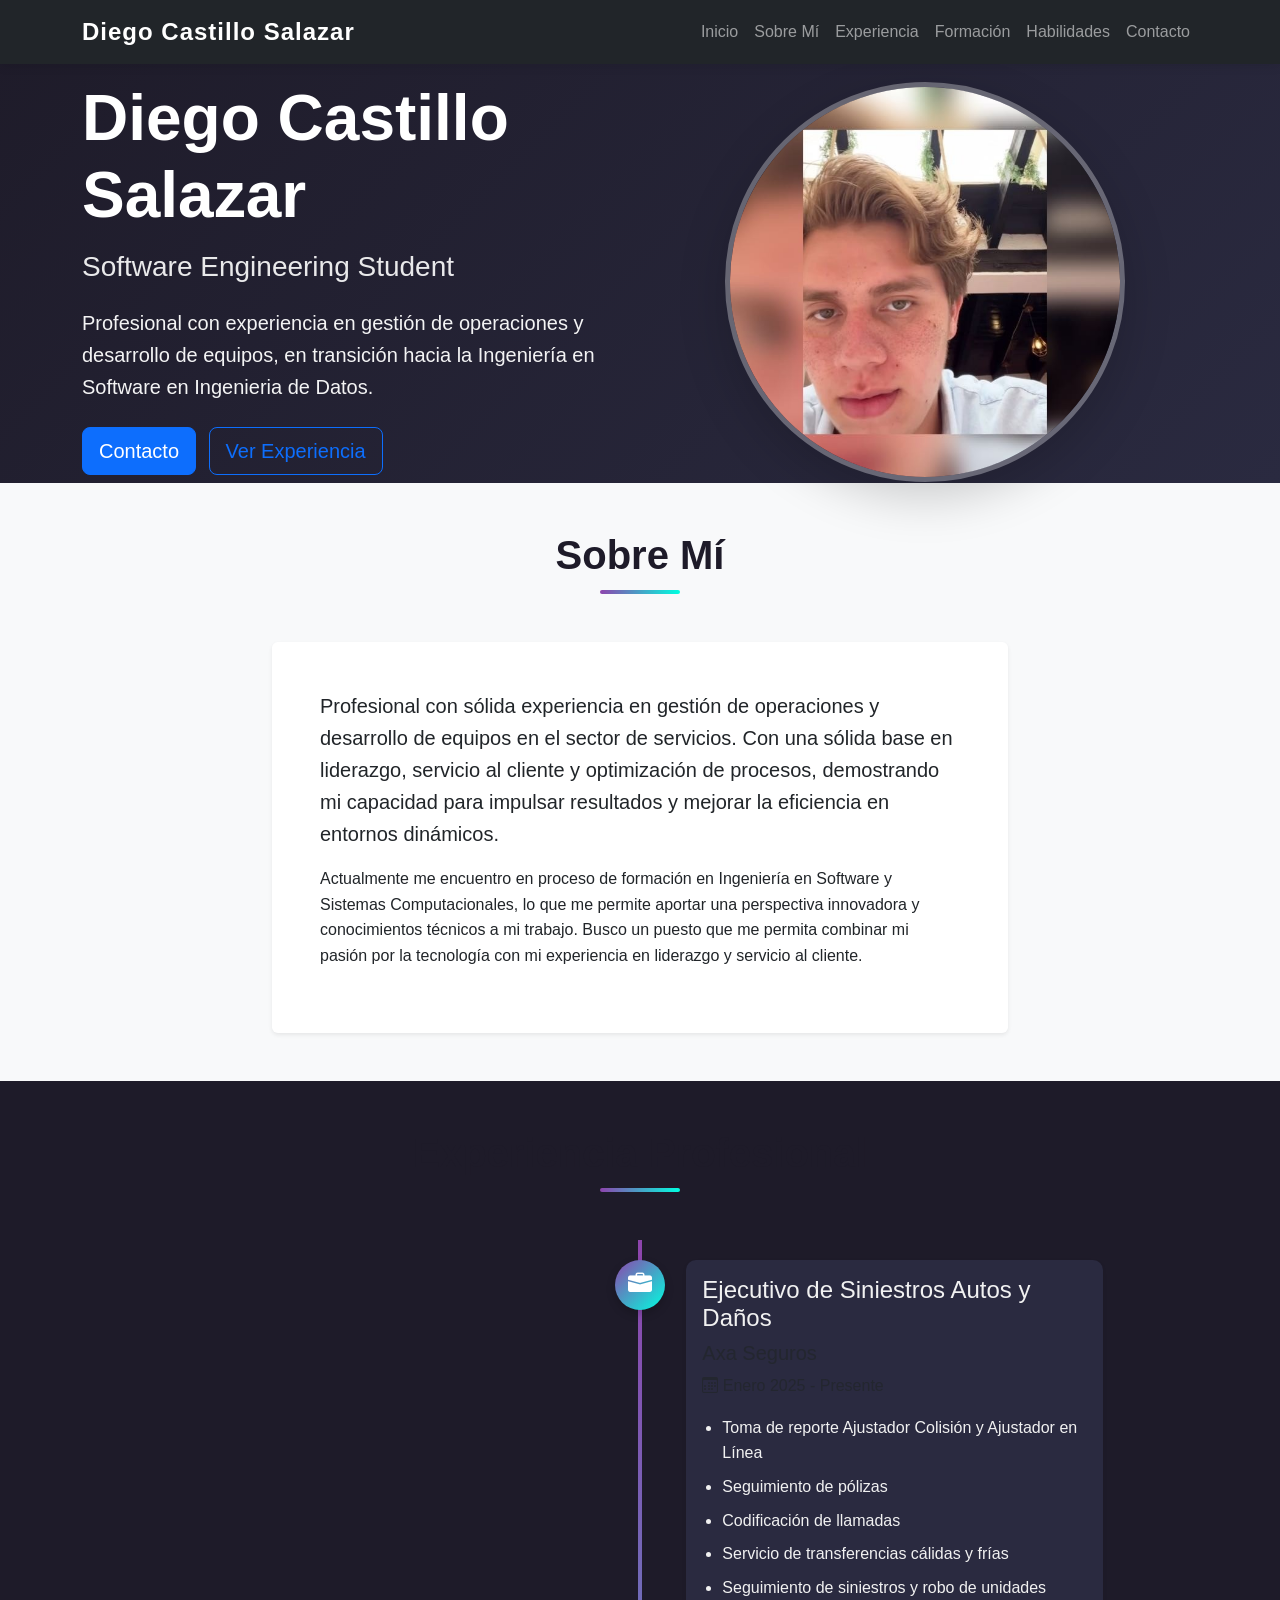
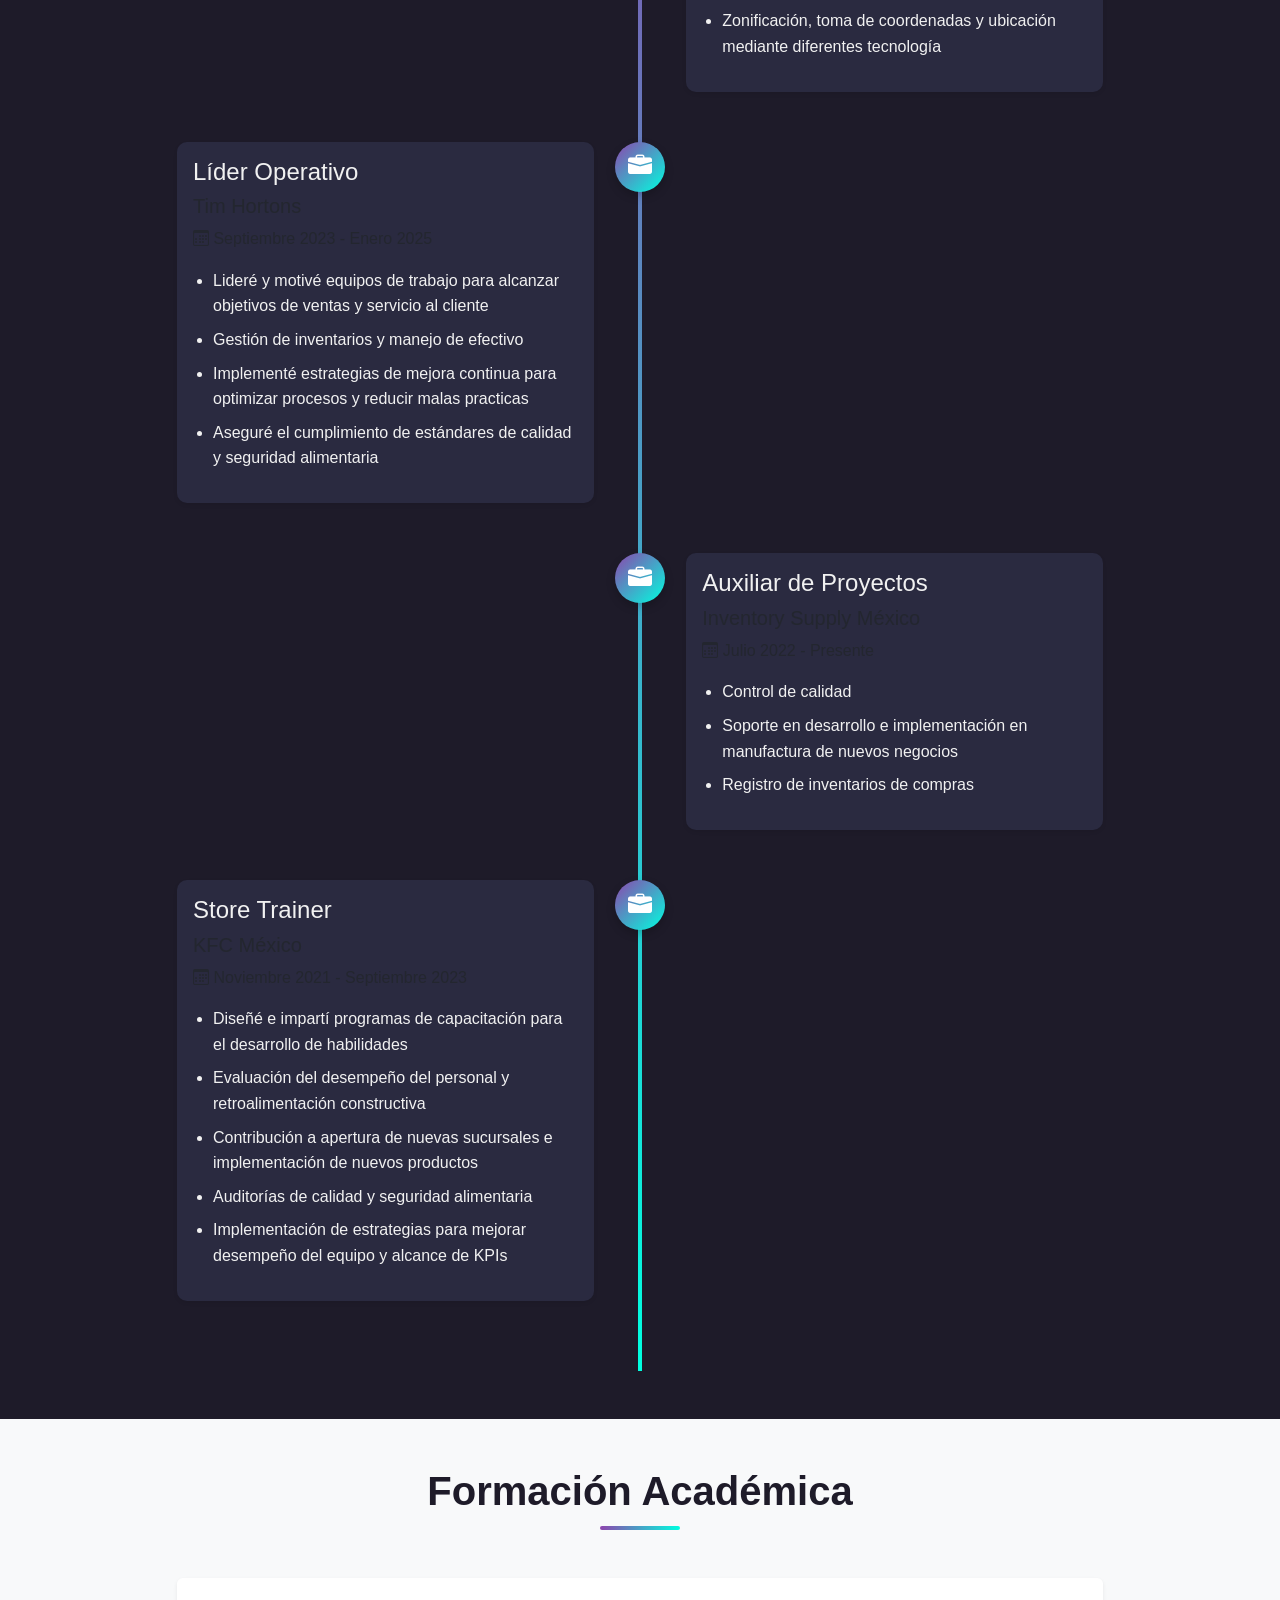
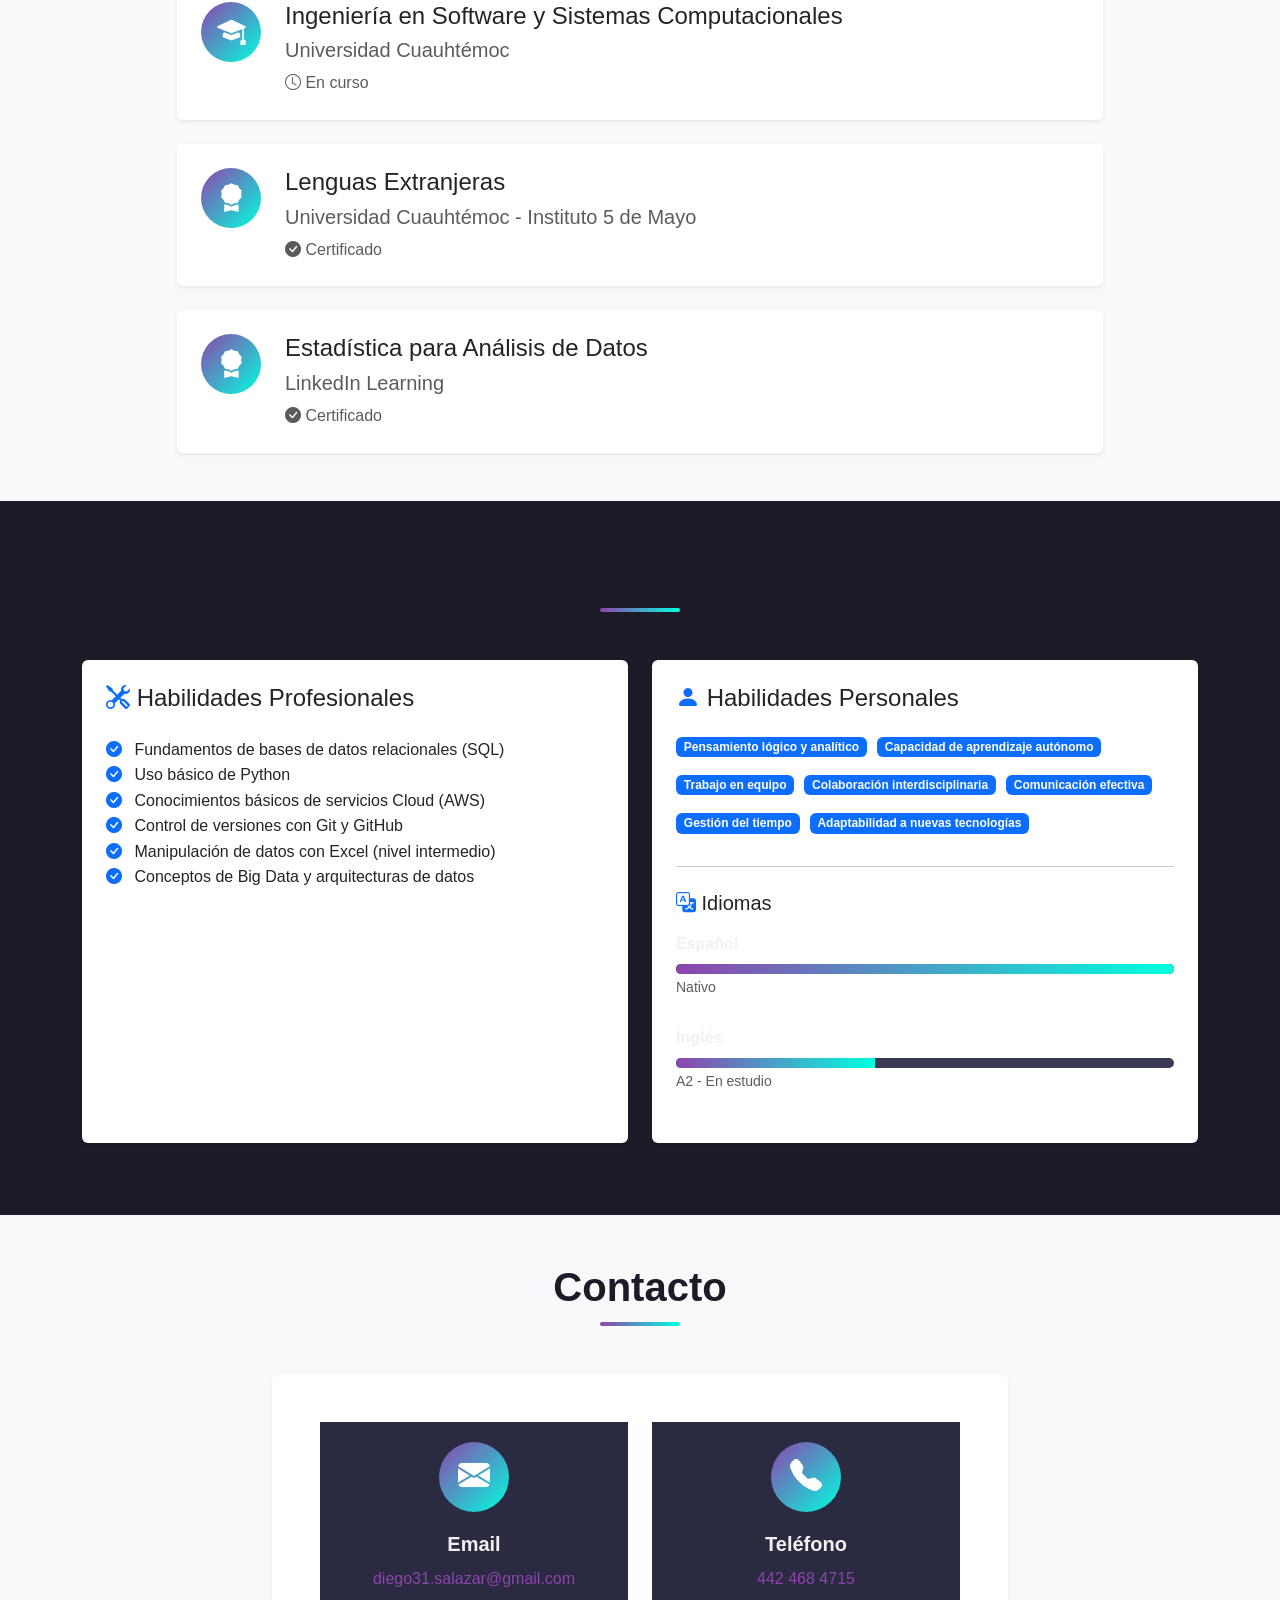
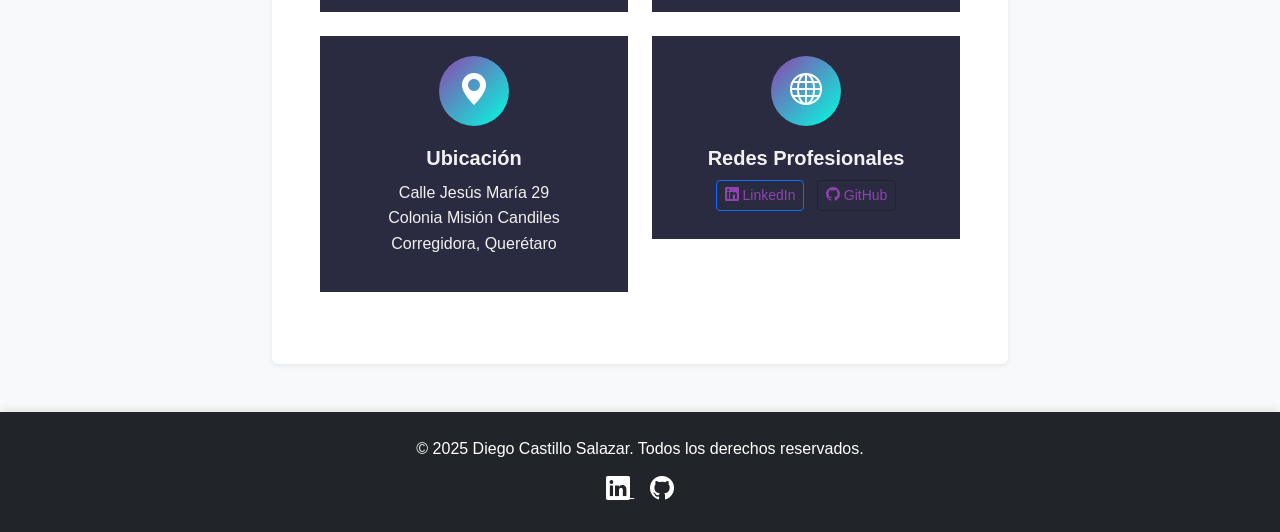
==== cvdigital/cvdigital/index.html.html @ ca08d497 "♻️ Reorganización de carpetas, eliminación y nueva estructura" ====
<!DOCTYPE html>
<html lang="es">
<head>
    <meta charset="UTF-8">
    <meta name="viewport" content="width=device-width, initial-scale=1.0">
    <title>Diego Castillo Salazar - CV</title>
    <link href="https://cdn.jsdelivr.net/npm/bootstrap@5.3.0/dist/css/bootstrap.min.css" rel="stylesheet">
    <link rel="stylesheet" href="https://cdn.jsdelivr.net/npm/bootstrap-icons@1.10.0/font/bootstrap-icons.css">
    <link rel="stylesheet" href="style.css">
</head>
<body>
    <nav class="navbar navbar-expand-lg navbar-dark bg-dark fixed-top">
        <div class="container">
            <a class="navbar-brand" href="#home">Diego Castillo Salazar</a>
            <button class="navbar-toggler" type="button" data-bs-toggle="collapse" data-bs-target="#navbarNav">
                <span class="navbar-toggler-icon"></span>
            </button>
            <div class="collapse navbar-collapse" id="navbarNav">
                <ul class="navbar-nav ms-auto">
                    <li class="nav-item"><a class="nav-link" href="#home">Inicio</a></li>
                    <li class="nav-item"><a class="nav-link" href="#about">Sobre Mí</a></li>
                    <li class="nav-item"><a class="nav-link" href="#experience">Experiencia</a></li>
                    <li class="nav-item"><a class="nav-link" href="#education">Formación</a></li>
                    <li class="nav-item"><a class="nav-link" href="#skills">Habilidades</a></li>
                    <li class="nav-item"><a class="nav-link" href="#contact">Contacto</a></li>
                </ul>
            </div>
        </div>
    </nav>

    <section id="home" class="hero-section d-flex align-items-center">
        <div class="container">
            <div class="row align-items-center">
                <div class="col-lg-6 text-center text-lg-start">
                    <h1 class="display-3 fw-bold mb-3 fade-in">Diego Castillo Salazar</h1>
                    <h2 class="h3 text-muted mb-4 fade-in-delay">Software Engineering Student</h2>
                    <p class="lead mb-4 fade-in-delay-2">Profesional con experiencia en gestión de operaciones y desarrollo de equipos, en transición hacia la Ingeniería en Software en Ingenieria de Datos.</p>
                    <div class="fade-in-delay-3">
                        <a href="#contact" class="btn btn-primary btn-lg me-2 mb-2">Contacto</a>
                        <a href="#experience" class="btn btn-outline-primary btn-lg mb-2">Ver Experiencia</a>
                    </div>
                </div>
                <div class="col-lg-6 text-center mt-5 mt-lg-0">
                    <div class="profile-image-container fade-in-delay">
                        <img src="imagenes/imagen_perfil.jpg"  alt="Diego Castillo" class="img-fluid rounded-circle shadow-lg profile-img">
                    </div>
                </div>
            </div>
        </div>
    </section>

    <section id="about" class="py-5 bg-light">
        <div class="container">
            <h2 class="text-center mb-5 section-title">Sobre Mí</h2>
            <div class="row">
                <div class="col-lg-8 mx-auto">
                    <div class="card shadow-sm border-0">
                        <div class="card-body p-5">
                            <p class="lead">Profesional con sólida experiencia en gestión de operaciones y desarrollo de equipos en el sector de servicios. Con una sólida base en liderazgo, servicio al cliente y optimización de procesos, demostrando mi capacidad para impulsar resultados y mejorar la eficiencia en entornos dinámicos.</p>
                            <p>Actualmente me encuentro en proceso de formación en Ingeniería en Software y Sistemas Computacionales, lo que me permite aportar una perspectiva innovadora y conocimientos técnicos a mi trabajo. Busco un puesto que me permita combinar mi pasión por la tecnología con mi experiencia en liderazgo y servicio al cliente.</p>
                        </div>
                    </div>
                </div>
            </div>
        </div>
    </section>

    <section id="experience" class="py-5">
        <div class="container">
            <h2 class="text-center mb-5 section-title">Experiencia Profesional</h2>
            <div class="row">
                <div class="col-lg-10 mx-auto">
                    <div class="timeline">
                        <div class="timeline-item">
                            <div class="timeline-badge"><i class="bi bi-briefcase-fill"></i></div>
                            <div class="timeline-card card shadow-sm">
                                <div class="card-body">
                                    <h4 class="card-title">Ejecutivo de Siniestros Autos y Daños</h4>
                                    <h5 class="text-muted">Axa Seguros</h5>
                                    <p class="text-muted mb-3"><i class="bi bi-calendar3"></i> Enero 2025 - Presente</p>
                                    <ul>
                                        <li>Toma de reporte Ajustador Colisión y Ajustador en Línea</li>
                                        <li>Seguimiento de pólizas</li>
                                        <li>Codificación de llamadas</li>
                                        <li>Servicio de transferencias cálidas y frías</li>
                                        <li>Seguimiento de siniestros y robo de unidades</li>
                                        <li>Zonificación, toma de coordenadas y ubicación mediante diferentes tecnología</li>
                                    </ul>
                                </div>
                            </div>
                        </div>

                        <div class="timeline-item">
                            <div class="timeline-badge"><i class="bi bi-briefcase-fill"></i></div>
                            <div class="timeline-card card shadow-sm">
                                <div class="card-body">
                                    <h4 class="card-title">Líder Operativo</h4>
                                    <h5 class="text-muted">Tim Hortons</h5>
                                    <p class="text-muted mb-3"><i class="bi bi-calendar3"></i> Septiembre 2023 - Enero 2025</p>
                                    <ul>
                                        <li>Lideré y motivé equipos de trabajo para alcanzar objetivos de ventas y servicio al cliente</li>
                                        <li>Gestión de inventarios y manejo de efectivo</li>
                                        <li>Implementé estrategias de mejora continua para optimizar procesos y reducir malas practicas</li>
                                        <li>Aseguré el cumplimiento de estándares de calidad y seguridad alimentaria </li>
                                    </ul>
                                </div>
                            </div>
                        </div>

                        <div class="timeline-item">
                            <div class="timeline-badge"><i class="bi bi-briefcase-fill"></i></div>
                            <div class="timeline-card card shadow-sm">
                                <div class="card-body">
                                    <h4 class="card-title">Auxiliar de Proyectos</h4>
                                    <h5 class="text-muted">Inventory Supply México</h5>
                                    <p class="text-muted mb-3"><i class="bi bi-calendar3"></i> Julio 2022 - Presente</p>
                                    <ul>
                                        <li>Control de calidad</li>
                                        <li>Soporte en desarrollo e implementación en manufactura de nuevos negocios</li>
                                        <li>Registro de inventarios de compras</li>
                                    </ul>
                                </div>
                            </div>
                        </div>

                        <div class="timeline-item">
                            <div class="timeline-badge"><i class="bi bi-briefcase-fill"></i></div>
                            <div class="timeline-card card shadow-sm">
                                <div class="card-body">
                                    <h4 class="card-title">Store Trainer</h4>
                                    <h5 class="text-muted">KFC México</h5>
                                    <p class="text-muted mb-3"><i class="bi bi-calendar3"></i> Noviembre 2021 - Septiembre 2023</p>
                                    <ul>
                                        <li>Diseñé e impartí programas de capacitación para el desarrollo de habilidades</li>
                                        <li>Evaluación del desempeño del personal y retroalimentación constructiva</li>
                                        <li>Contribución a apertura de nuevas sucursales e implementación de nuevos productos</li>
                                        <li>Auditorías de calidad y seguridad alimentaria</li>
                                        <li>Implementación de estrategias para mejorar desempeño del equipo y alcance de  KPIs</li>
                                    </ul>
                                </div>
                            </div>
                        </div>
                    </div>
                </div>
            </div>
        </div>
    </section>

    <section id="education" class="py-5 bg-light">
        <div class="container">
            <h2 class="text-center mb-5 section-title">Formación Académica</h2>
            <div class="row">
                <div class="col-lg-10 mx-auto">
                    <div class="card shadow-sm mb-4 border-0">
                        <div class="card-body p-4">
                            <div class="d-flex">
                                <div class="flex-shrink-0">
                                    <div class="education-icon">
                                        <i class="bi bi-mortarboard-fill"></i>
                                    </div>
                                </div>
                                <div class="flex-grow-1 ms-4">
                                    <h4>Ingeniería en Software y Sistemas Computacionales</h4>
                                    <h5 class="text-muted">Universidad Cuauhtémoc</h5>
                                    <p class="text-muted mb-0"><i class="bi bi-clock"></i> En curso</p>
                                </div>
                            </div>
                        </div>
                    </div>

                    <div class="card shadow-sm mb-4 border-0">
                        <div class="card-body p-4">
                            <div class="d-flex">
                                <div class="flex-shrink-0">
                                    <div class="education-icon">
                                        <i class="bi bi-award-fill"></i>
                                    </div>
                                </div>
                                <div class="flex-grow-1 ms-4">
                                    <h4>Lenguas Extranjeras</h4>
                                    <h5 class="text-muted">Universidad Cuauhtémoc - Instituto 5 de Mayo</h5>
                                    <p class="text-muted mb-0"><i class="bi bi-check-circle-fill"></i> Certificado</p>
                                </div>
                            </div>
                        </div>
                    </div>

                    <div class="card shadow-sm border-0">
                        <div class="card-body p-4">
                            <div class="d-flex">
                                <div class="flex-shrink-0">
                                    <div class="education-icon">
                                        <i class="bi bi-award-fill"></i>
                                    </div>
                                </div>
                                <div class="flex-grow-1 ms-4">
                                    <h4>Estadística para Análisis de Datos</h4>
                                    <h5 class="text-muted">LinkedIn Learning</h5>
                                    <p class="text-muted mb-0"><i class="bi bi-check-circle-fill"></i> Certificado</p>
                                </div>
                            </div>
                        </div>
                    </div>
                </div>
            </div>
        </div>
    </section>

   <section id="skills" class="py-5">
    <div class="container">
        <h2 class="text-center mb-5 section-title">Habilidades</h2>
        <div class="row">
            <!-- Habilidades Profesionales -->
            <div class="col-lg-6 mb-4">
                <div class="card shadow-sm h-100 border-0">
                    <div class="card-body p-4">
                        <h4 class="card-title mb-4"><i class="bi bi-tools text-primary"></i> Habilidades Profesionales</h4>
                        <ul class="list-unstyled">
                            <li><i class="bi bi-check-circle-fill text-primary me-2"></i> Fundamentos de bases de datos relacionales (SQL)</li>
                            <li><i class="bi bi-check-circle-fill text-primary me-2"></i> Uso básico de Python</li>
                            <li><i class="bi bi-check-circle-fill text-primary me-2"></i> Conocimientos básicos de servicios Cloud (AWS)</li>
                            <li><i class="bi bi-check-circle-fill text-primary me-2"></i> Control de versiones con Git y GitHub</li>
                            <li><i class="bi bi-check-circle-fill text-primary me-2"></i> Manipulación de datos con Excel (nivel intermedio)</li>
                            <li><i class="bi bi-check-circle-fill text-primary me-2"></i> Conceptos de Big Data y arquitecturas de datos</li>
                        </ul>
                    </div>
                </div>
            </div>

            <!-- Habilidades Personales -->
            <div class="col-lg-6 mb-4">
                <div class="card shadow-sm h-100 border-0">
                    <div class="card-body p-4">
                        <h4 class="card-title mb-4"><i class="bi bi-person-fill text-primary"></i> Habilidades Personales</h4>
                        <div class="soft-skills">
                            <span class="badge bg-primary mb-2">Pensamiento lógico y analítico</span>
                            <span class="badge bg-primary mb-2">Capacidad de aprendizaje autónomo</span>
                            <span class="badge bg-primary mb-2">Trabajo en equipo</span>
                            <span class="badge bg-primary mb-2">Colaboración interdisciplinaria</span>
                            <span class="badge bg-primary mb-2">Comunicación efectiva</span>
                            <span class="badge bg-primary mb-2">Gestión del tiempo</span>
                            <span class="badge bg-primary mb-2">Adaptabilidad a nuevas tecnologías</span>
                        </div>

                        <hr class="my-4">
                        <h5 class="mb-3"><i class="bi bi-translate text-primary"></i> Idiomas</h5>
                        <div class="skill-item">
                            <span class="skill-name">Español</span>
                            <div class="progress">
                                <div class="progress-bar bg-success" role="progressbar" style="width: 100%"></div>
                            </div>
                            <small class="text-muted">Nativo</small>
                        </div>
                        <div class="skill-item mt-3">
                            <span class="skill-name">Inglés</span>
                            <div class="progress">
                                <div class="progress-bar bg-info" role="progressbar" style="width: 40%"></div>
                            </div>
                            <small class="text-muted">A2 - En estudio</small>
                        </div>
                    </div>
                </div>
            </div>
        </div>
    </div>
</section>


    <section id="contact" class="py-5 bg-light">
        <div class="container">
            <h2 class="text-center mb-5 section-title">Contacto</h2>
            <div class="row">
                <div class="col-lg-8 mx-auto">
                    <div class="card shadow-sm border-0">
                        <div class="card-body p-5">
                            <div class="row text-center">
                                <div class="col-md-6 mb-4">
                                    <div class="contact-item">
                                        <div class="contact-icon">
                                            <i class="bi bi-envelope-fill"></i>
                                        </div>
                                        <h5>Email</h5>
                                        <a href="mailto:diego31.salazar@gmail.com">diego31.salazar@gmail.com</a>
                                    </div>
                                </div>
                                <div class="col-md-6 mb-4">
                                    <div class="contact-item">
                                        <div class="contact-icon">
                                            <i class="bi bi-telephone-fill"></i>
                                        </div>
                                        <h5>Teléfono</h5>
                                        <a href="tel:4424684715">442 468 4715</a>
                                    </div>
                                </div>
                                <div class="col-md-6 mb-4">
                                    <div class="contact-item">
                                        <div class="contact-icon">
                                            <i class="bi bi-geo-alt-fill"></i>
                                        </div>
                                        <h5>Ubicación</h5>
                                        <p>Calle Jesús María 29<br>Colonia Misión Candiles<br>Corregidora, Querétaro</p>
                                    </div>
                                </div>
                                <div class="col-md-6 mb-4">
                                    <div class="contact-item">
                                        <div class="contact-icon">
                                            <i class="bi bi-globe"></i>
                                        </div>
                                        <h5>Redes Profesionales</h5>
                                        <div class="social-links">
                                            <a href="https://www.linkedin.com/in/diegocastillo-salazar-b919972aa" target="_blank" class="btn btn-outline-primary btn-sm me-2 mb-2">
                                                <i class="bi bi-linkedin"></i> LinkedIn
                                            </a>
                                            <a href="https://github.com/InovaDiego" target="_blank" class="btn btn-outline-dark btn-sm mb-2">
                                                <i class="bi bi-github"></i> GitHub
                                            </a>
                                        </div>
                                    </div>
                                </div>
                            </div>
                        </div>
                    </div>
                </div>
            </div>
        </div>
    </section>

    <footer class="bg-dark text-white text-center py-4">
        <div class="container">
            <p class="mb-0">&copy; 2025 Diego Castillo Salazar. Todos los derechos reservados.</p>
            <div class="mt-2">
                <a href="https://www.linkedin.com/in/diegocastillo-salazar-b919972aa" target="_blank" class="text-white me-3">
                    <i class="bi bi-linkedin fs-4"></i>
                </a>
                <a href="https://github.com/InovaDiego" target="_blank" class="text-white">
                    <i class="bi bi-github fs-4"></i>
                </a>
            </div>
        </div>
    </footer>

    <button id="scrollTopBtn" class="scroll-top-btn" title="Volver arriba">
        <i class="bi bi-arrow-up"></i>
    </button>

    <script src="https://cdn.jsdelivr.net/npm/bootstrap@5.3.0/dist/js/bootstrap.bundle.min.js"></script>
    <script type="module" src="/main.js"></script>
</body>
</html>
---- cvdigital/cvdigital/style.css ----
:root {
    --primary-color: #1E1B29;
    --secondary-color: #8E44AD;
    --accent-color: #00FFE0;
    --text-dark: #F1F1F1;
    --text-light: #A0A0A0;
    --bg-light: #2A2A40;
    --shadow: 0 10px 30px rgba(0, 0, 0, 0.4);
}


* {
    margin: 0;
    padding: 0;
    box-sizing: border-box;
}

body {
    font-family: 'Segoe UI', Tahoma, Geneva, Verdana, sans-serif;
    line-height: 1.6;
    color: var(--text-dark);
    scroll-behavior: smooth;
    background-color: var(--primary-color);
    color: var(--text-dark);
}

.navbar {
    box-shadow: 0 2px 10px rgba(0, 0, 0, 0.1);
    transition: all 0.3s ease;
}

.navbar-brand {
    font-weight: 700;
    font-size: 1.5rem;
    letter-spacing: 1px;
}

.nav-link {
    font-weight: 500;
    padding: 0.5rem 1rem;
    transition: color 0.3s ease;
}

.nav-link:hover {
    color: var(--secondary-color);
}

.hero-section {
  background: linear-gradient(135deg, #1E1B29 0%, #2A2A40 100%);
    color: white;
    padding-top: 80px;
}

.hero-section h1 {
    color: white;
}

.hero-section .text-muted {
    color: rgba(255, 255, 255, 0.9) !important;
}

.hero-section .lead {
    color: rgba(255, 255, 255, 0.95);
}

.profile-image-container {
    position: relative;
}

.profile-img {
    width: 100%;
    max-width: 400px;
    height: auto;
    border: 5px solid rgba(255, 255, 255, 0.3);
    transition: transform 0.3s ease;
}

.profile-img:hover {
    transform: scale(1.05);
}

.section-title {
    font-weight: 700;
    font-size: 2.5rem;
    color: var(--primary-color);
    position: relative;
    padding-bottom: 15px;
    margin-bottom: 3rem;
}

.section-title::after {
    content: '';
    position: absolute;
    bottom: 0;
    left: 50%;
    transform: translateX(-50%);
    width: 80px;
    height: 4px;
    background: linear-gradient(to right, var(--secondary-color), var(--accent-color));
    border-radius: 2px;
}

.timeline {
    position: relative;
    padding: 20px 0;
}

.timeline::before {
    content: '';
    position: absolute;
    top: 0;
    left: 50%;
    transform: translateX(-50%);
    width: 4px;
    height: 100%;
    background: linear-gradient(to bottom, var(--secondary-color), var(--accent-color));
}

.timeline-item {
    position: relative;
    margin-bottom: 50px;
    width: 100%;
}

.timeline-item:nth-child(odd) .timeline-card {
    margin-left: auto;
    margin-right: 0;
}

.timeline-item:nth-child(even) .timeline-card {
    margin-left: 0;
    margin-right: auto;
}

.timeline-badge {
    position: absolute;
    left: 50%;
    transform: translateX(-50%);
    width: 50px;
    height: 50px;
    background: linear-gradient(135deg, var(--secondary-color), var(--accent-color));
    border-radius: 50%;
    display: flex;
    align-items: center;
    justify-content: center;
    color: white;
    font-size: 1.5rem;
    z-index: 2;
    box-shadow: 0 4px 10px rgba(0, 0, 0, 0.2);
}

.timeline-card {
    width: 45%;
    border: none;
    border-radius: 10px;
    transition: all 0.3s ease;
    background-color: var(--bg-light);
    color: var(--text-dark);
}

.timeline-card:hover {
    transform: translateY(-5px);
    box-shadow: 0 15px 35px rgba(0, 0, 0, 0.15);
    
}

.timeline-card ul {
    padding-left: 20px;
}

.timeline-card ul li {
    margin-bottom: 8px;
}

.education-icon {
    width: 60px;
    height: 60px;
    background: linear-gradient(135deg, var(--secondary-color), var(--accent-color));
    border-radius: 50%;
    display: flex;
    align-items: center;
    justify-content: center;
    color: white;
    font-size: 1.8rem;
}

.skill-item {
    margin-bottom: 25px;
}

.skill-name {
    display: block;
    margin-bottom: 8px;
    font-weight: 600;
    color: var(--text-dark);
}

.progress {
    height: 10px;
    border-radius: 10px;
    overflow: hidden;
    background-color: #3A3A55;


}

.progress-bar {
    background: linear-gradient(to right, var(--secondary-color), var(--accent-color));
    animation: progressAnimation 1.5s ease-out;
}

@keyframes progressAnimation {
    from {
        width: 0;
    }
}

.soft-skills {
    display: flex;
    flex-wrap: wrap;
    gap: 10px;
}

.badge-skill {
    background: linear-gradient(135deg, var(--secondary-color), var(--accent-color));
    color: white;
    padding: 10px 20px;
    font-size: 0.9rem;
    font-weight: 500;
    border-radius: 25px;
    transition: all 0.3s ease;
}

.badge-skill:hover {
    transform: translateY(-3px);
    box-shadow: 0 5px 15px rgba(52, 152, 219, 0.4);
}

.project-card {
    text-align: center;
    padding: 30px;
    border: 2px solid #e9ecef;
    border-radius: 10px;
    transition: all 0.3s ease;
    height: 100%;
    background-color: var(--bg-light);
    color: var(--text-dark);
}

.project-card:hover {
    border-color: var(--secondary-color);
    transform: translateY(-5px);
    box-shadow: 0 10px 25px rgba(0, 0, 0, 0.1);
}

.project-card i {
    font-size: 3rem;
    background: linear-gradient(135deg, var(--secondary-color), var(--accent-color));
    -webkit-background-clip: text;
    -webkit-text-fill-color: transparent;
    background-clip: text;
    margin-bottom: 15px;
}

.project-card h5 {
    color: var(--text-dark);
    font-weight: 600;
    margin-bottom: 10px;
}

.contact-item {
    padding: 20px;
    background-color: var(--bg-light);
    color: var(--text-dark);
}

.contact-icon {
    width: 70px;
    height: 70px;
    background: linear-gradient(135deg, var(--secondary-color), var(--accent-color));
    border-radius: 50%;
    display: flex;
    align-items: center;
    justify-content: center;
    color: white;
    font-size: 2rem;
    margin: 0 auto 20px;
    transition: all 0.3s ease;
}

.contact-item:hover .contact-icon {
    transform: scale(1.1) rotate(5deg);
}

.contact-item h5 {
    color: var(--text-dark);
    font-weight: 600;
    margin-bottom: 10px;
}

.contact-item a {
    color: var(--secondary-color);
    text-decoration: none;
    font-weight: 500;
    transition: color 0.3s ease;
}

.contact-item a:hover {
    color: var(--accent-color);
}

.social-links .btn {
    transition: all 0.3s ease;
}

.social-links .btn:hover {
    transform: translateY(-3px);
    box-shadow: 0 5px 15px rgba(0, 0, 0, 0.2);
}

footer {
    box-shadow: 0 -2px 10px rgba(0, 0, 0, 0.1);
}

footer a {
    transition: all 0.3s ease;
}

footer a:hover {
    transform: translateY(-3px);
    opacity: 0.8;
}

.scroll-top-btn {
    position: fixed;
    bottom: 30px;
    right: 30px;
    width: 50px;
    height: 50px;
    background: linear-gradient(135deg, var(--secondary-color), var(--accent-color));
    color: white;
    border: none;
    border-radius: 50%;
    font-size: 1.5rem;
    cursor: pointer;
    opacity: 0;
    visibility: hidden;
    transition: all 0.3s ease;
    z-index: 1000;
    display: flex;
    align-items: center;
    justify-content: center;
}

.scroll-top-btn.visible {
    opacity: 1;
    visibility: visible;
}

.scroll-top-btn:hover {
    transform: translateY(-5px);
    box-shadow: 0 10px 25px rgba(0, 0, 0, 0.2);
}

.fade-in {
    animation: fadeIn 1s ease-out;
}

.fade-in-delay {
    animation: fadeIn 1s ease-out 0.3s both;
}

.fade-in-delay-2 {
    animation: fadeIn 1s ease-out 0.6s both;
}

.fade-in-delay-3 {
    animation: fadeIn 1s ease-out 0.9s both;
}

@keyframes fadeIn {
    from {
        opacity: 0;
        transform: translateY(20px);
    }
    to {
        opacity: 1;
        transform: translateY(0);
    }
}

.card {
    transition: all 0.3s ease;
}

.card:hover {
    box-shadow: 0 15px 35px rgba(0, 0, 0, 0.1);
}

@media (max-width: 991px) {
    .timeline::before {
        left: 30px;
    }

    .timeline-badge {
        left: 30px;
    }

    .timeline-card {
        width: calc(100% - 80px);
        margin-left: 80px !important;
        margin-right: 0 !important;
    }

    .section-title {
        font-size: 2rem;
    }

    .hero-section {
        padding-top: 100px;
        text-align: center;
    }

    .hero-section h1 {
        font-size: 2.5rem;
    }
}

@media (max-width: 768px) {
    .hero-section h1 {
        font-size: 2rem;
    }

    .section-title {
        font-size: 1.75rem;
    }

    .timeline-card {
        width: calc(100% - 60px);
        margin-left: 60px !important;
    }

    .scroll-top-btn {
        width: 45px;
        height: 45px;
        font-size: 1.2rem;
        bottom: 20px;
        right: 20px;
    }
}
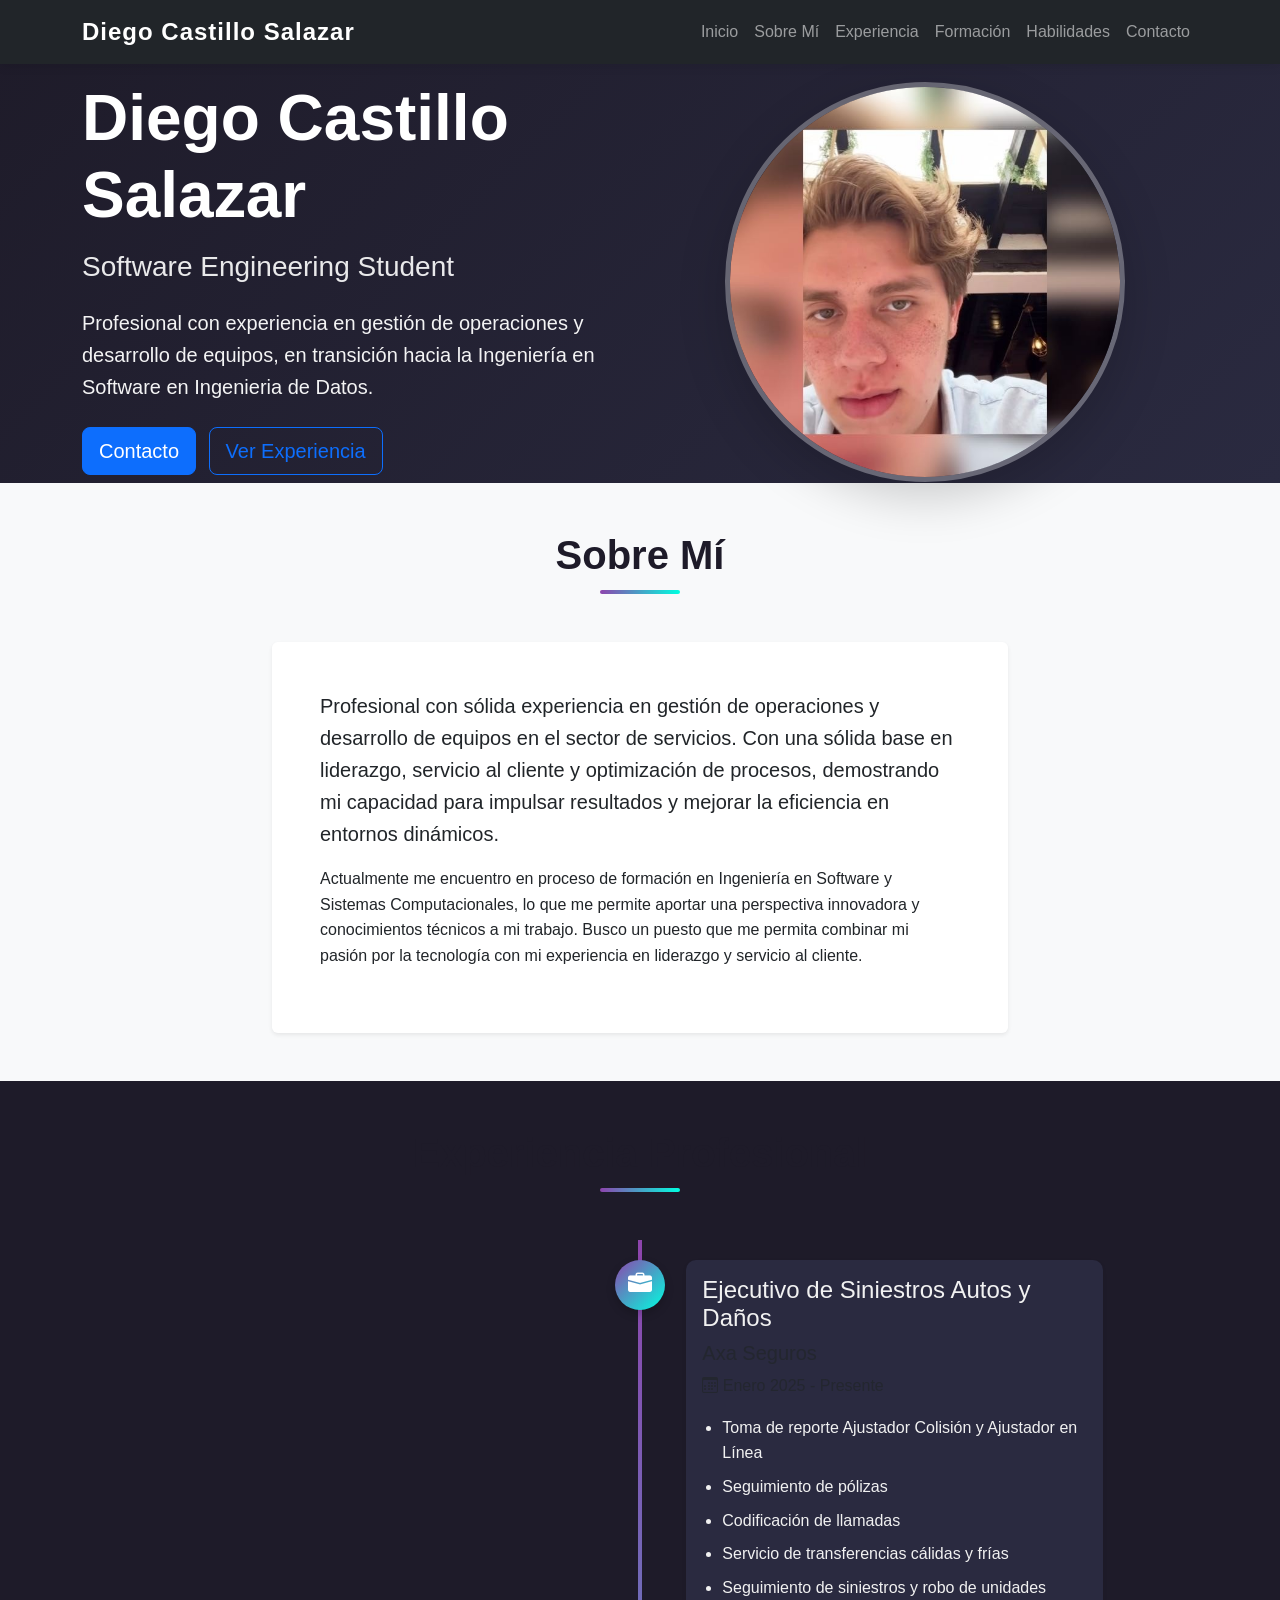
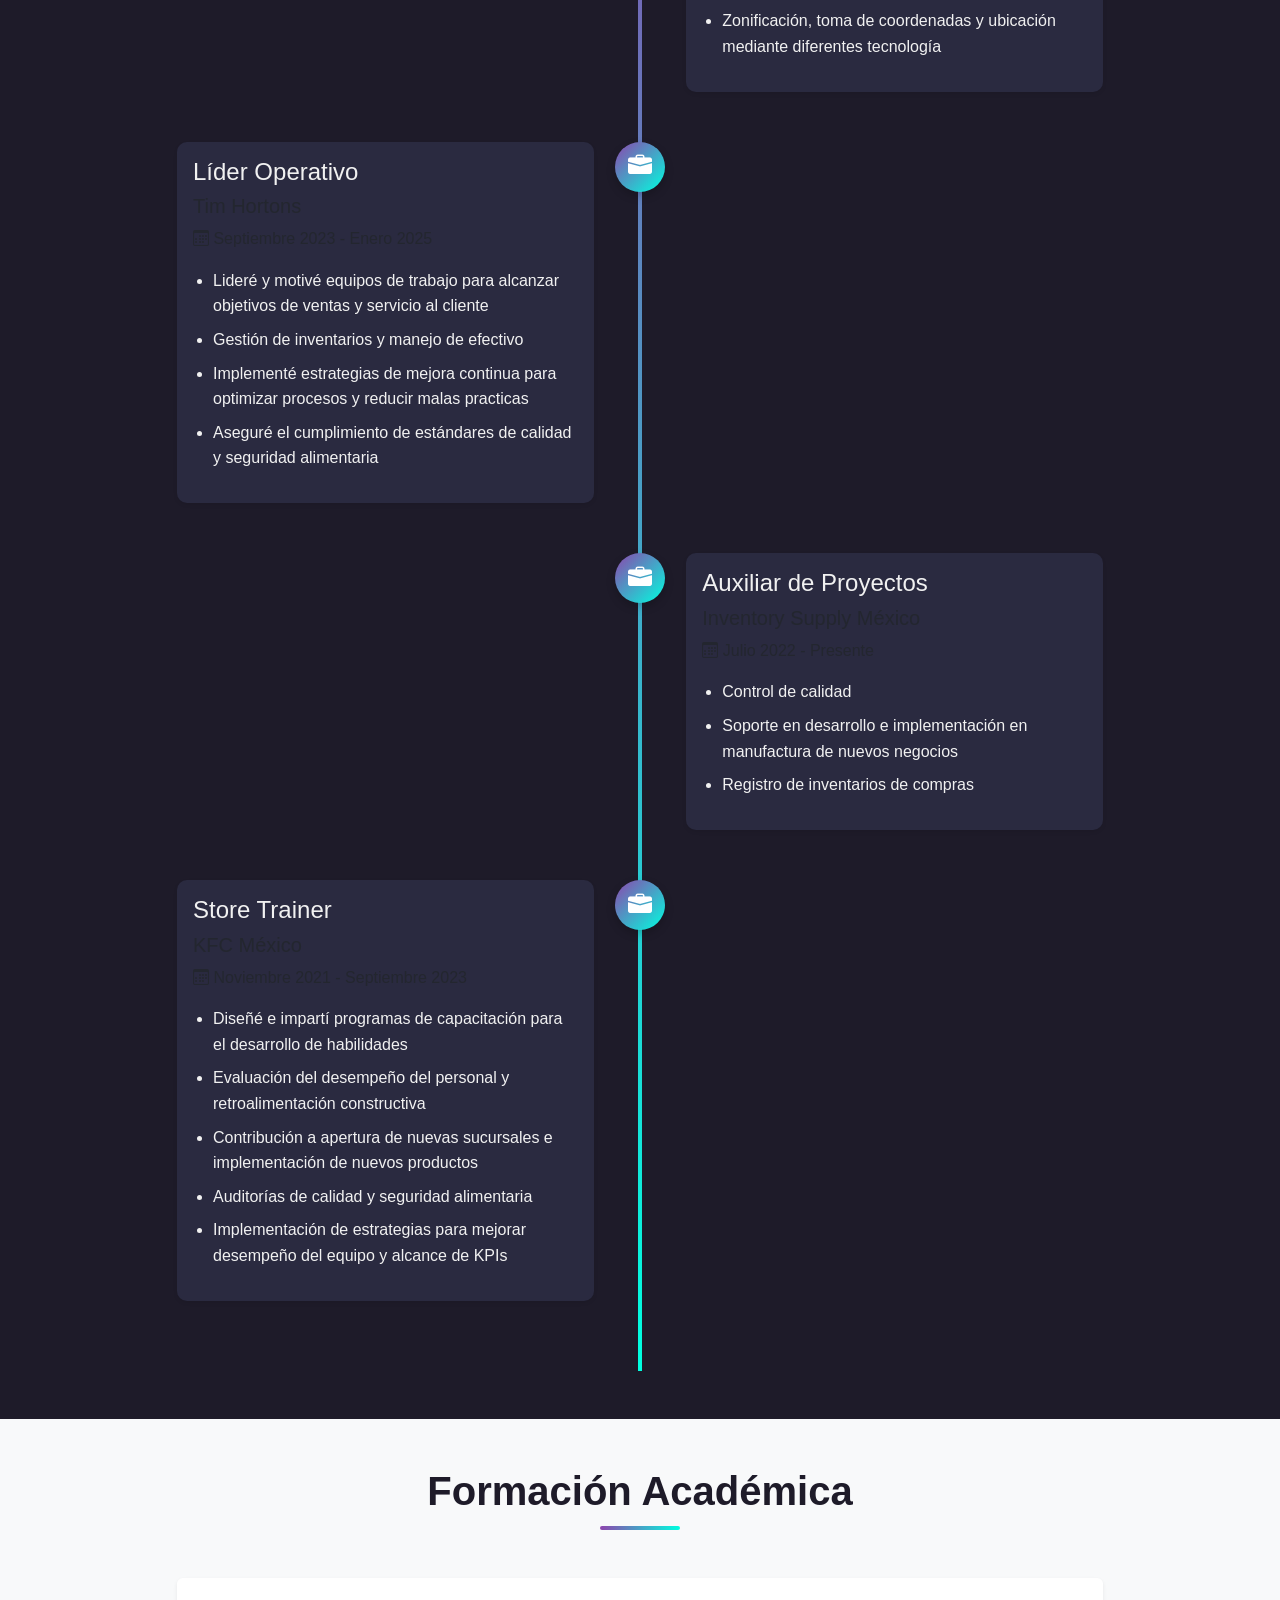
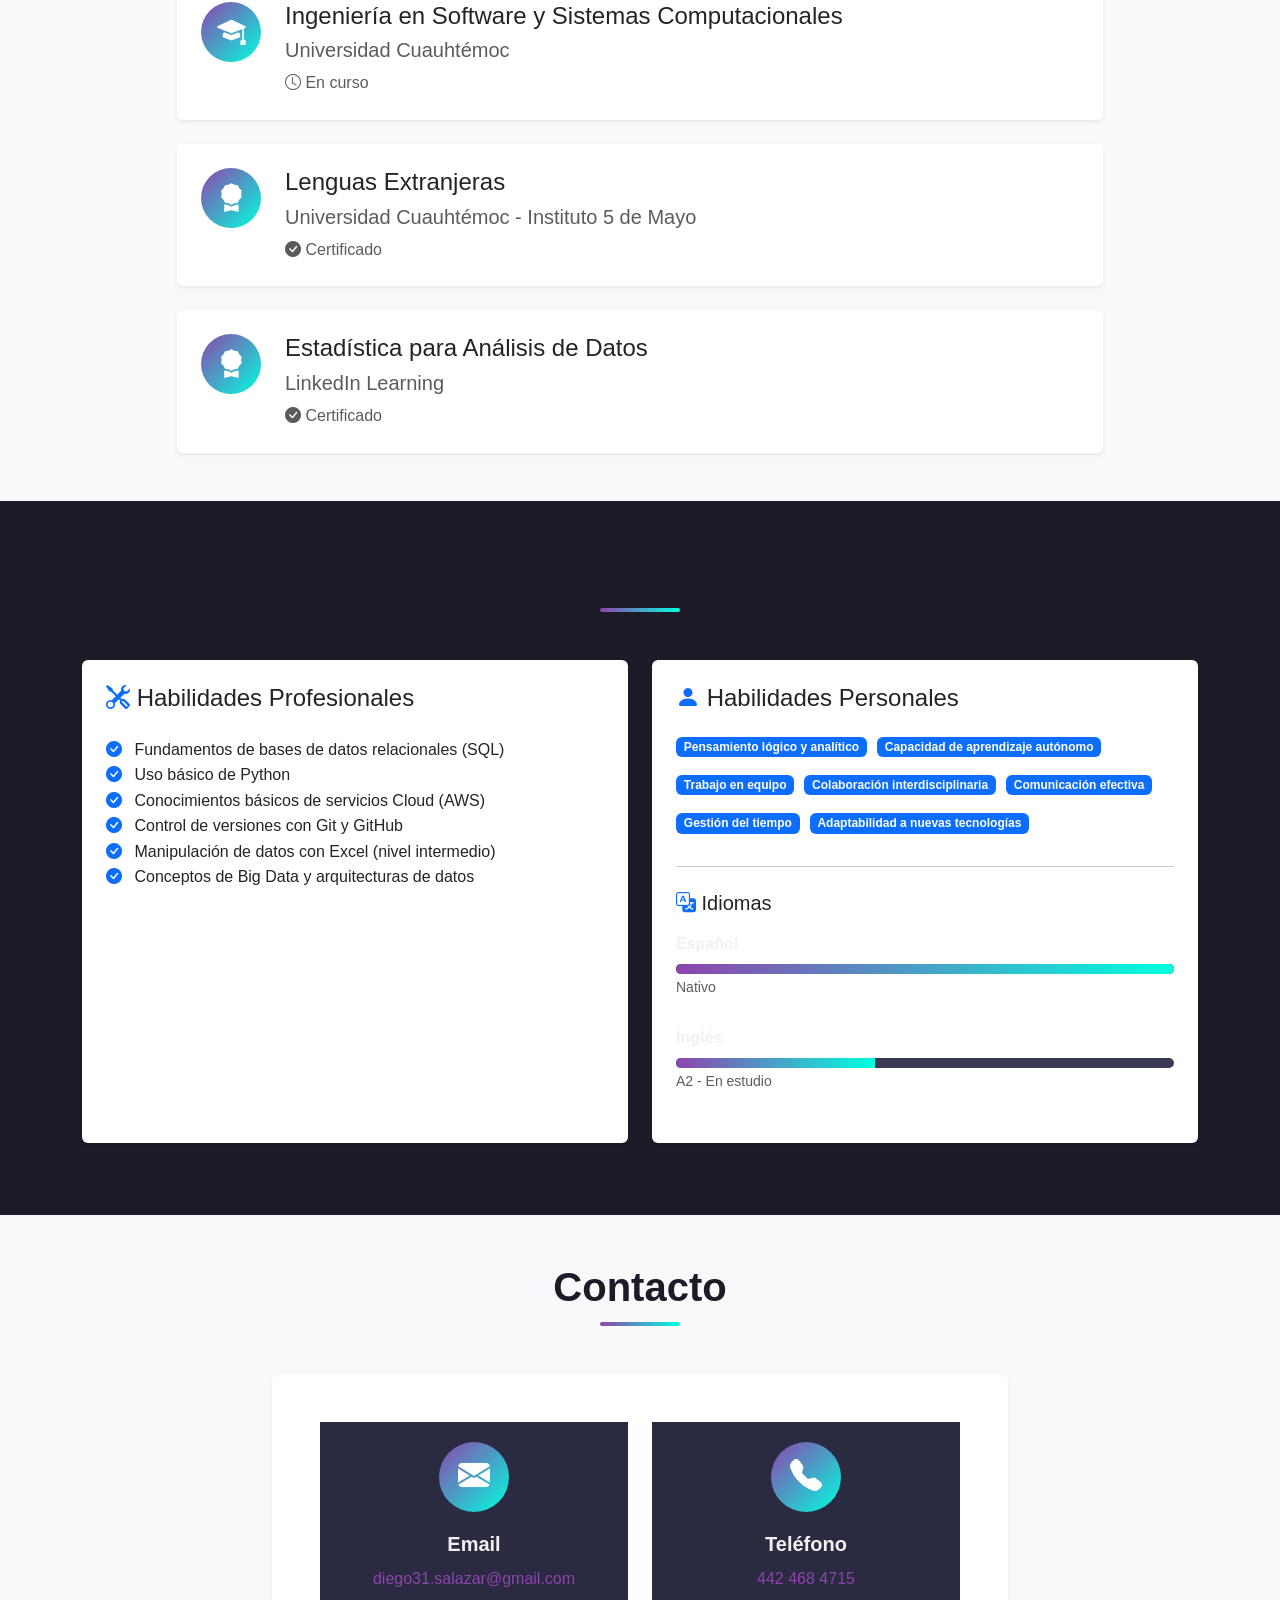
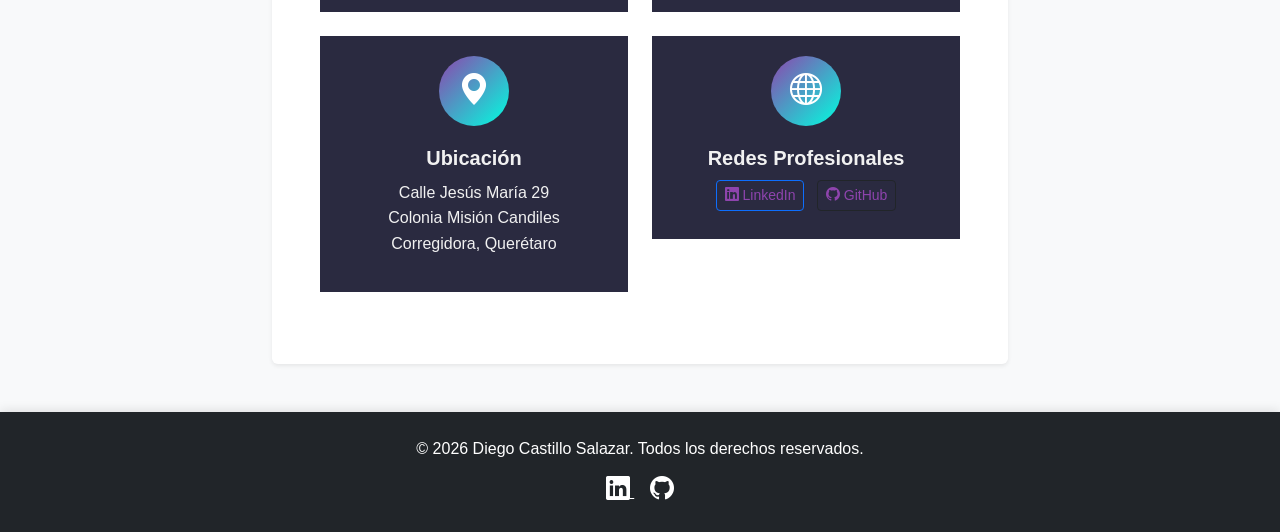
==== commit dc292553: "Agregacion de comentarios en secciones correccion de inspeccion con main.js" ====
--- a/cvdigital/cvdigital/index.html.html
+++ b/cvdigital/cvdigital/index.html.html
@@ -146,6 +146,7 @@
         </div>
     </section>
 
+            <!-- Seccion de educacion-->
     <section id="education" class="py-5 bg-light">
         <div class="container">
             <h2 class="text-center mb-5 section-title">Formación Académica</h2>
@@ -266,6 +267,7 @@
 </section>
 
 
+            <!-- Seccion de datos de contacto -->
     <section id="contact" class="py-5 bg-light">
         <div class="container">
             <h2 class="text-center mb-5 section-title">Contacto</h2>
@@ -325,6 +327,7 @@
         </div>
     </section>
 
+            <!-- Seccion hasta abajo de derechos -->
     <footer class="bg-dark text-white text-center py-4">
         <div class="container">
             <p class="mb-0">&copy; 2025 Diego Castillo Salazar. Todos los derechos reservados.</p>
@@ -344,6 +347,8 @@
     </button>
 
     <script src="https://cdn.jsdelivr.net/npm/bootstrap@5.3.0/dist/js/bootstrap.bundle.min.js"></script>
-    <script type="module" src="/main.js"></script>
+    <script type="module" src="./main.js"></script>
+    
+            <!-- Cambiamos el module main.js porque no lo reconocia en consola -->
 </body>
 </html>
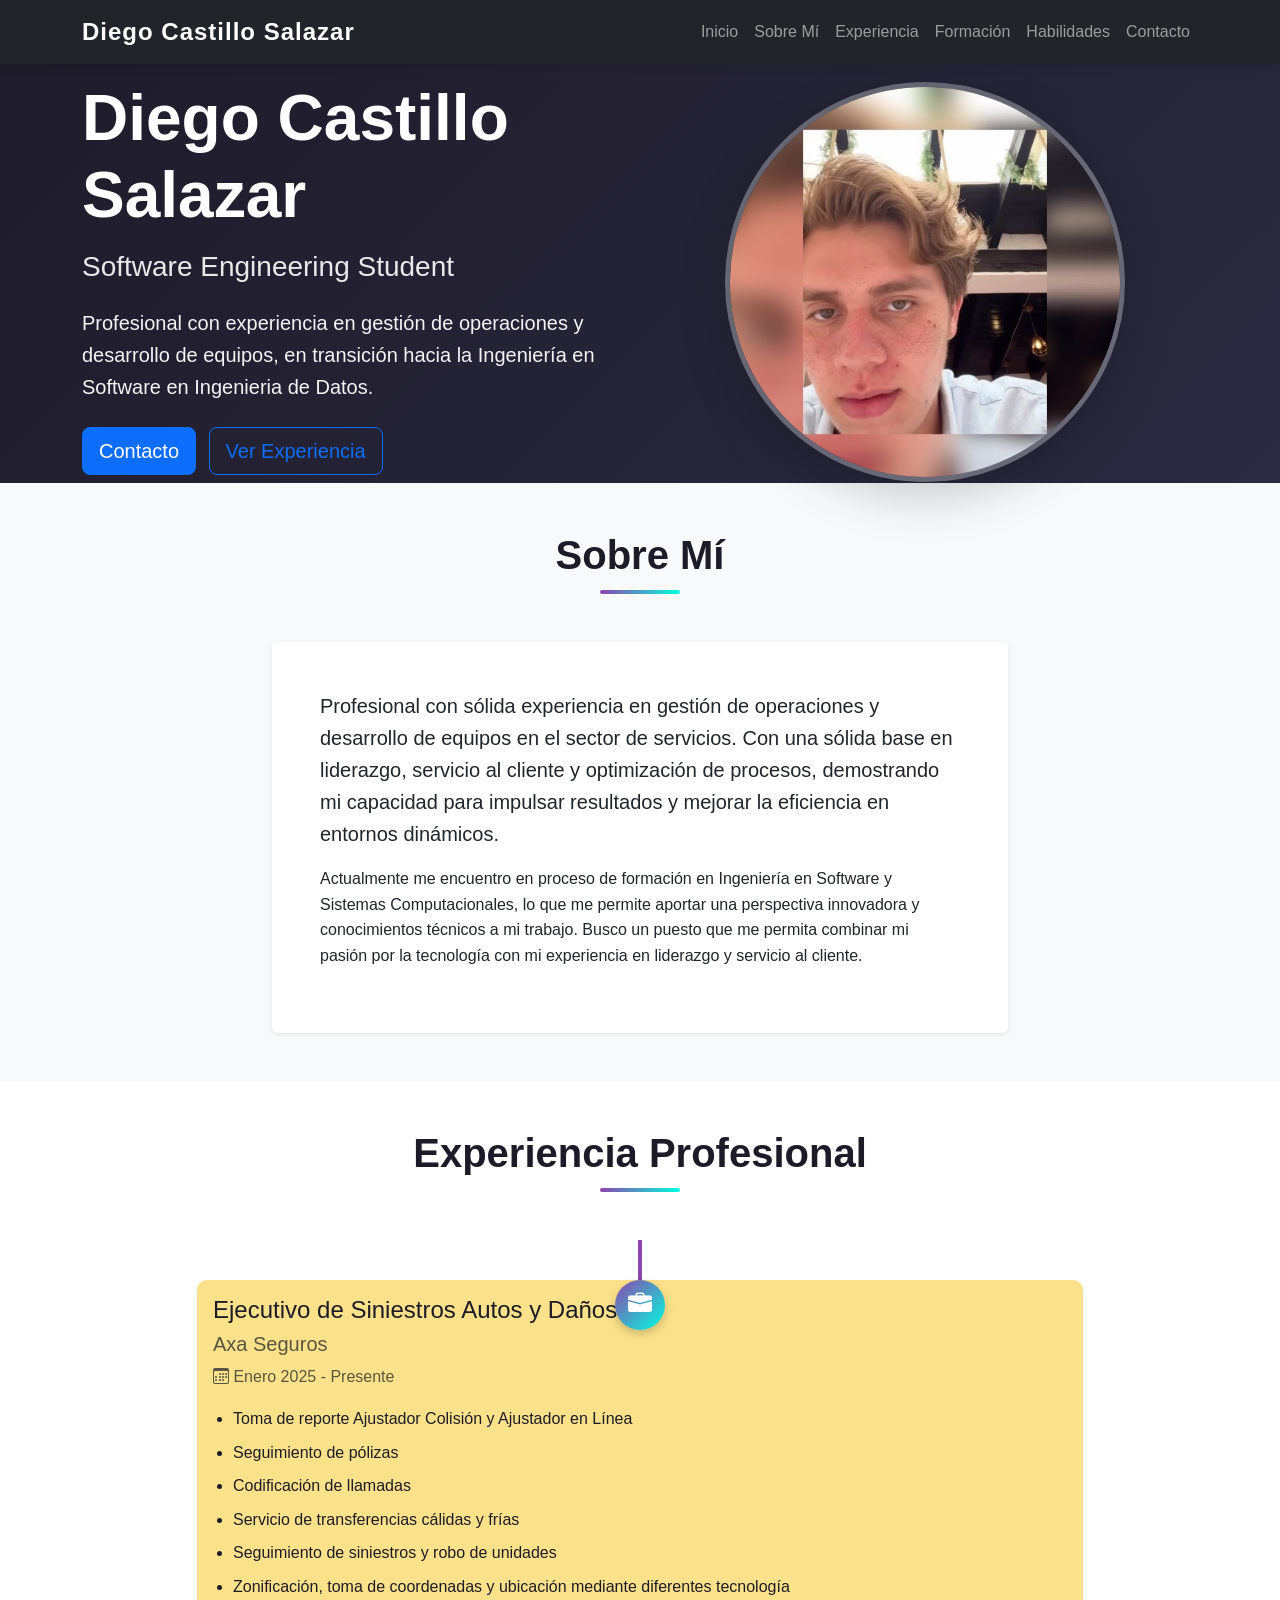
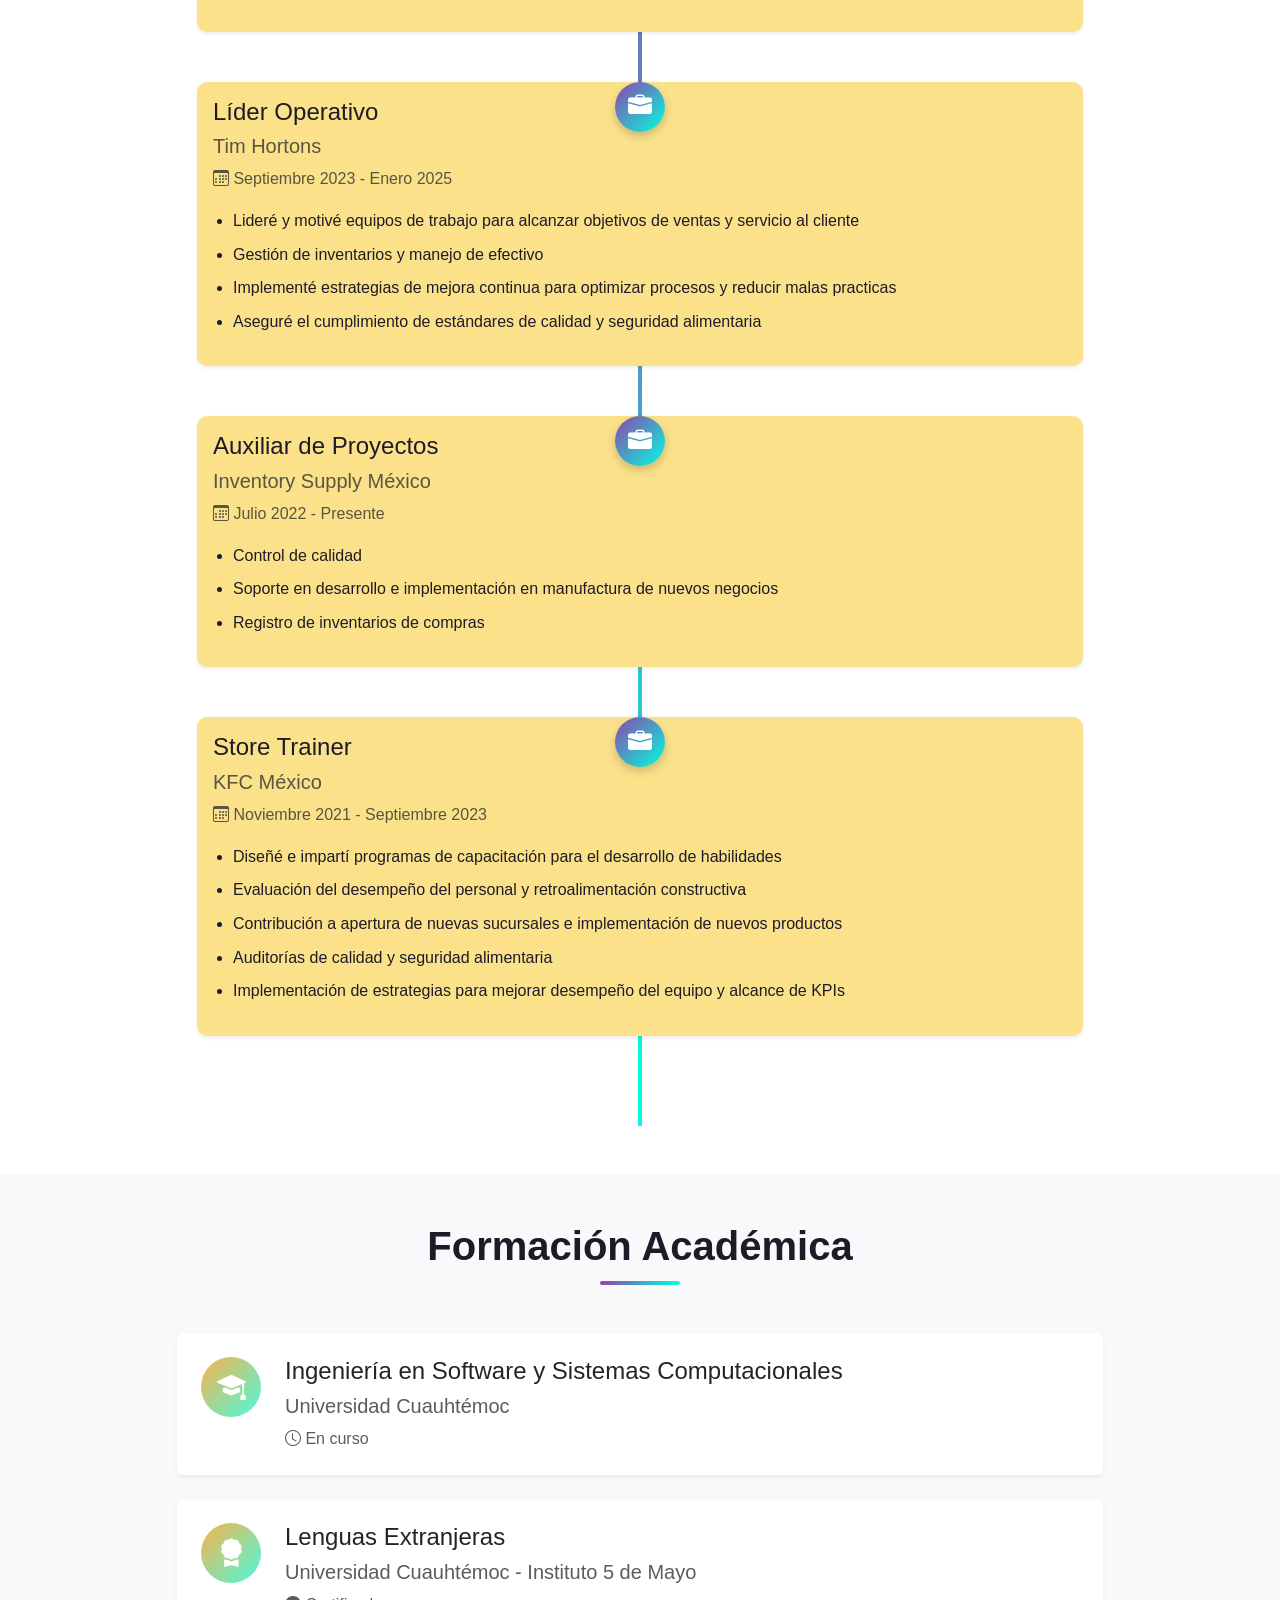
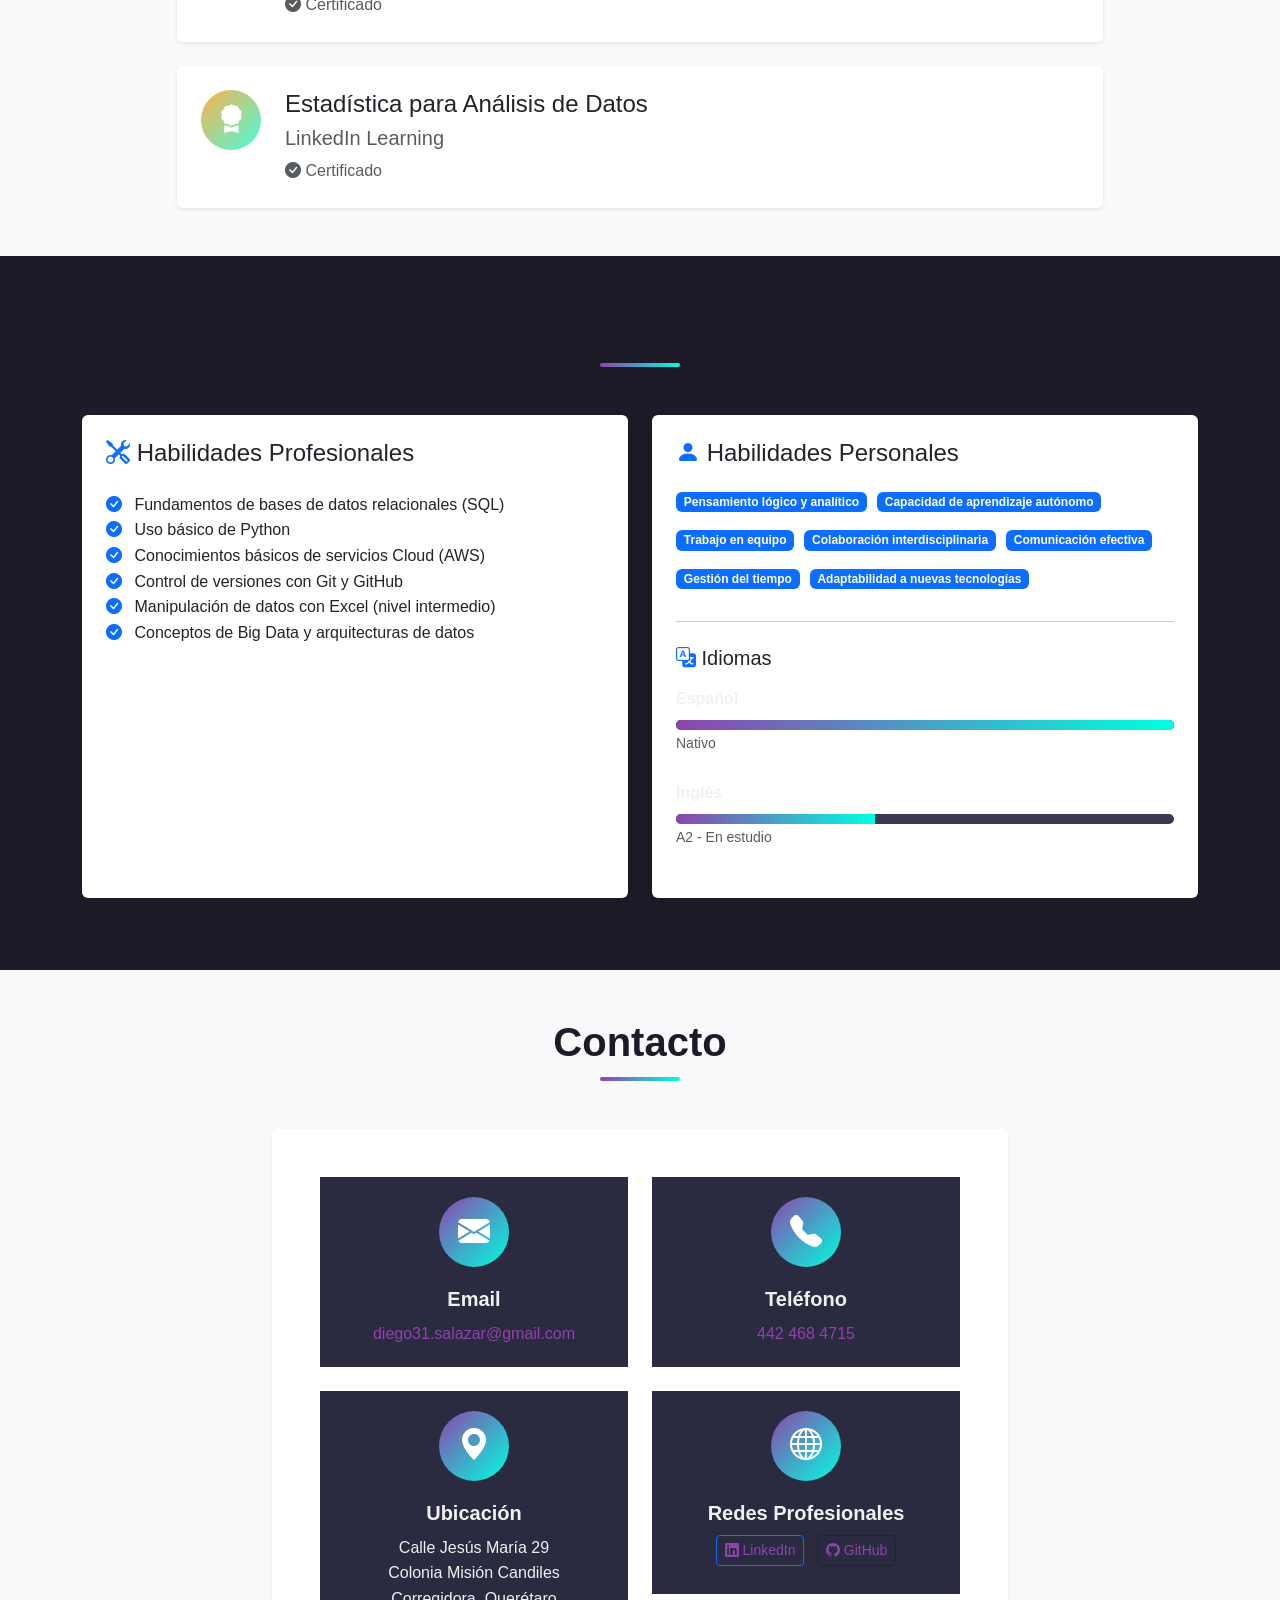
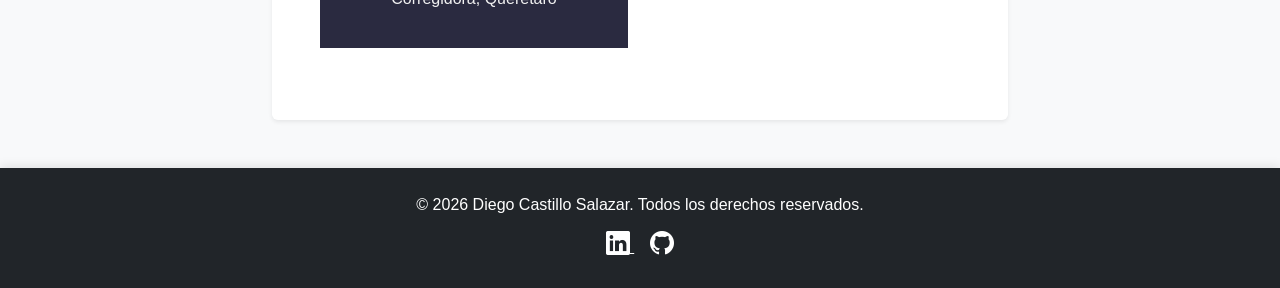
==== commit 98c59a5c: "Correccion de CSS fondo blanco" ====
--- a/cvdigital/cvdigital/index.html.html
+++ b/cvdigital/cvdigital/index.html.html
@@ -65,7 +65,7 @@
         </div>
     </section>
 
-    <section id="experience" class="py-5">
+    <section id="experience" class="py-5">   <!-- Seccion de Experiencias con nombre clase py-5 (contenedor)-->
         <div class="container">
             <h2 class="text-center mb-5 section-title">Experiencia Profesional</h2>
             <div class="row">
--- a/cvdigital/cvdigital/style.css
+++ b/cvdigital/cvdigital/style.css
@@ -5,6 +5,12 @@
     --text-dark: #F1F1F1;
     --text-light: #A0A0A0;
     --bg-light: #2A2A40;
+    /* Aqui añadi mas colores a la paleta... */
+    --verde: #55F229;
+    --amarillo: #F2EF29;
+    --naranja: #FAB24B;
+    --turquesa: #4BFADD;
+    
     --shadow: 0 10px 30px rgba(0, 0, 0, 0.4);
 }
 
@@ -99,10 +105,18 @@
     background: linear-gradient(to right, var(--secondary-color), var(--accent-color));
     border-radius: 2px;
 }
-
+/* Fondo de la seccion de experiencia */ 
 .timeline {
     position: relative;
-    padding: 20px 0;
+    background-color: #fff;  /* Fondo blanco para toda la sección */
+    padding: 40px 20px;
+    border-radius: 10px;
+    color: var(--primary-color); /* Asegura que el texto sea oscuro */
+}
+#experience {
+  background-color: #ffffff; /* Fondo blanco completo para la sección */
+  padding: 60px 0;           /* Ya lo usas en py-5, esto es opcional si lo controlas por clases */
+  color: var(--primary-color); /* Asegura texto legible */
 }
 
 .timeline::before {
@@ -148,14 +162,14 @@
     z-index: 2;
     box-shadow: 0 4px 10px rgba(0, 0, 0, 0.2);
 }
-
+/* Fondo en las  tarjetas de experiencia */
 .timeline-card {
-    width: 45%;
+  background-color: #FBE28A;  /* Color cremita */
+    color: #1E1B29;             /* Asegura que el texto sea legible */
     border: none;
     border-radius: 10px;
     transition: all 0.3s ease;
-    background-color: var(--bg-light);
-    color: var(--text-dark);
+    box-shadow: 0 8px 25px rgba(0, 0, 0, 0.2);  /* sombra elegante */
 }
 
 .timeline-card:hover {
@@ -171,11 +185,11 @@
 .timeline-card ul li {
     margin-bottom: 8px;
 }
-
+/* Aqui se probara con la nueva paleta de colores en  el background*/
 .education-icon {
     width: 60px;
     height: 60px;
-    background: linear-gradient(135deg, var(--secondary-color), var(--accent-color));
+    background: linear-gradient(135deg, var(--naranja), var(--turquesa));
     border-radius: 50%;
     display: flex;
     align-items: center;
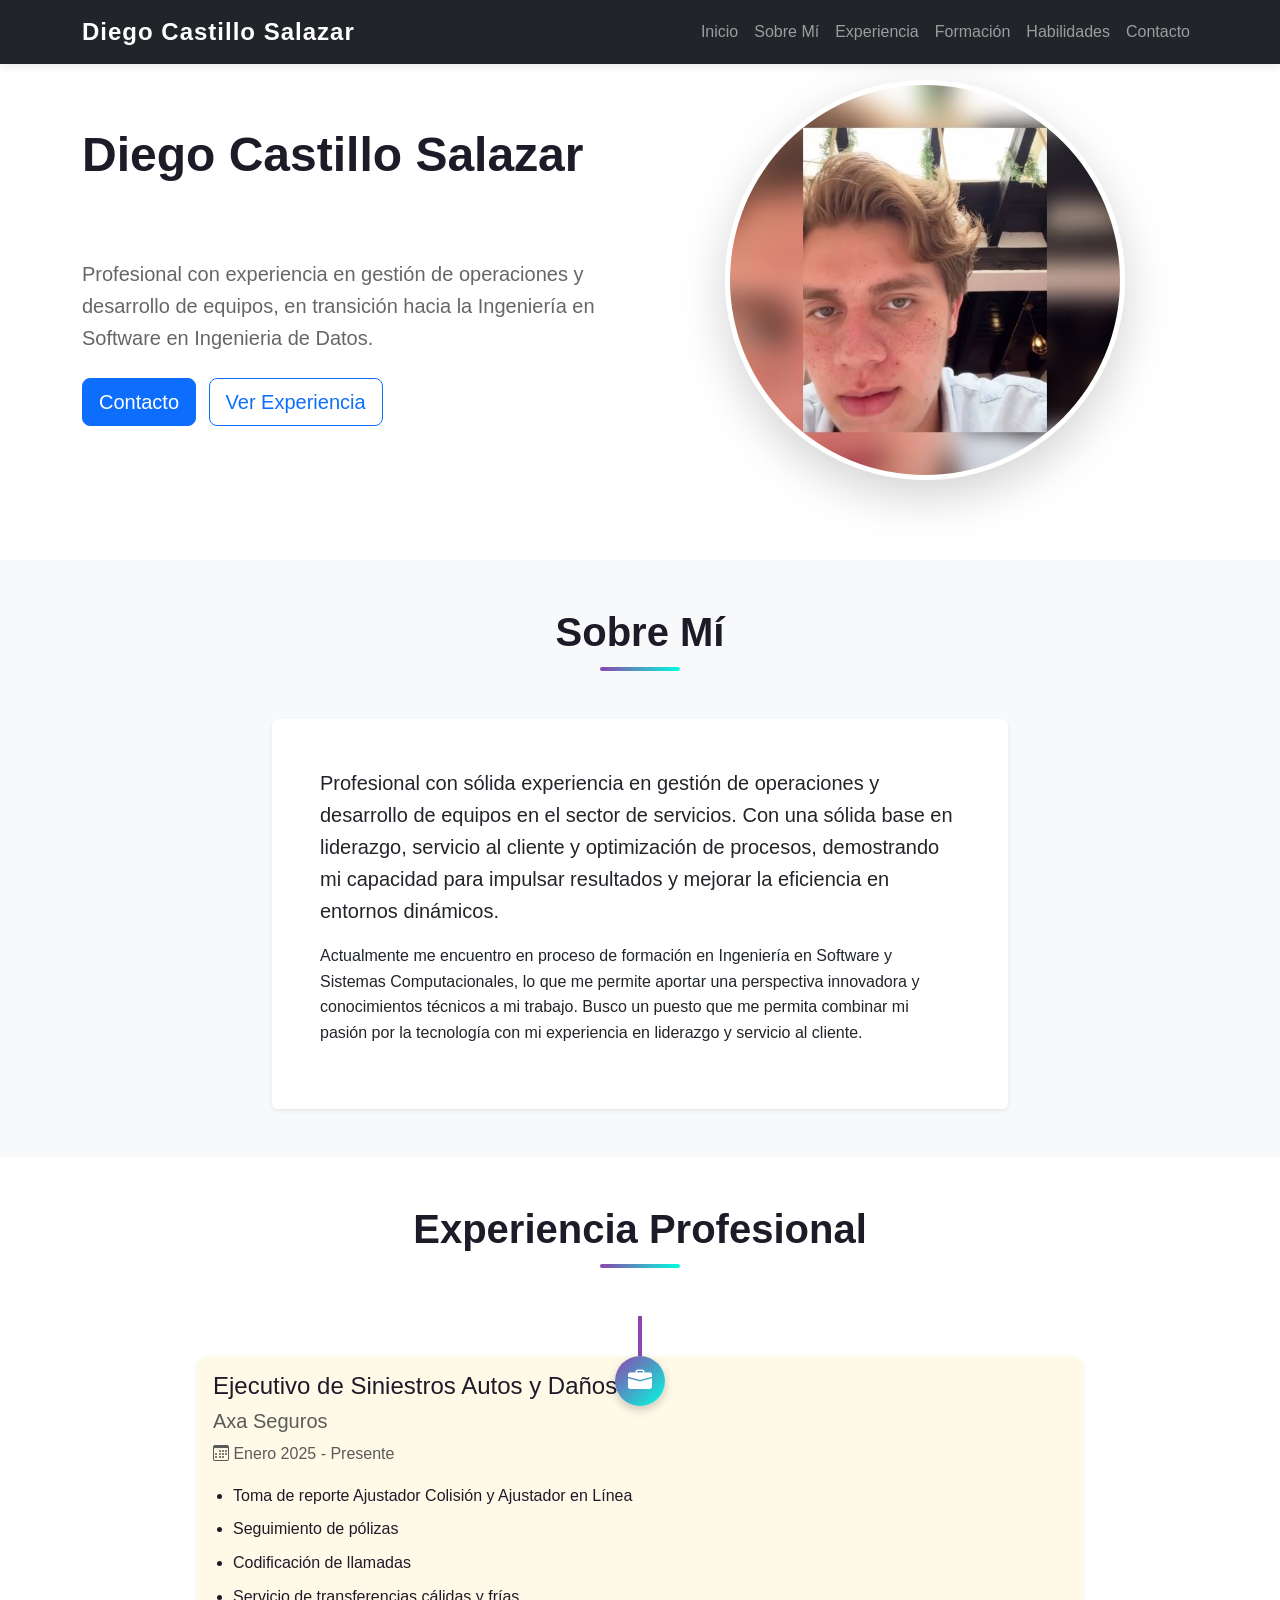
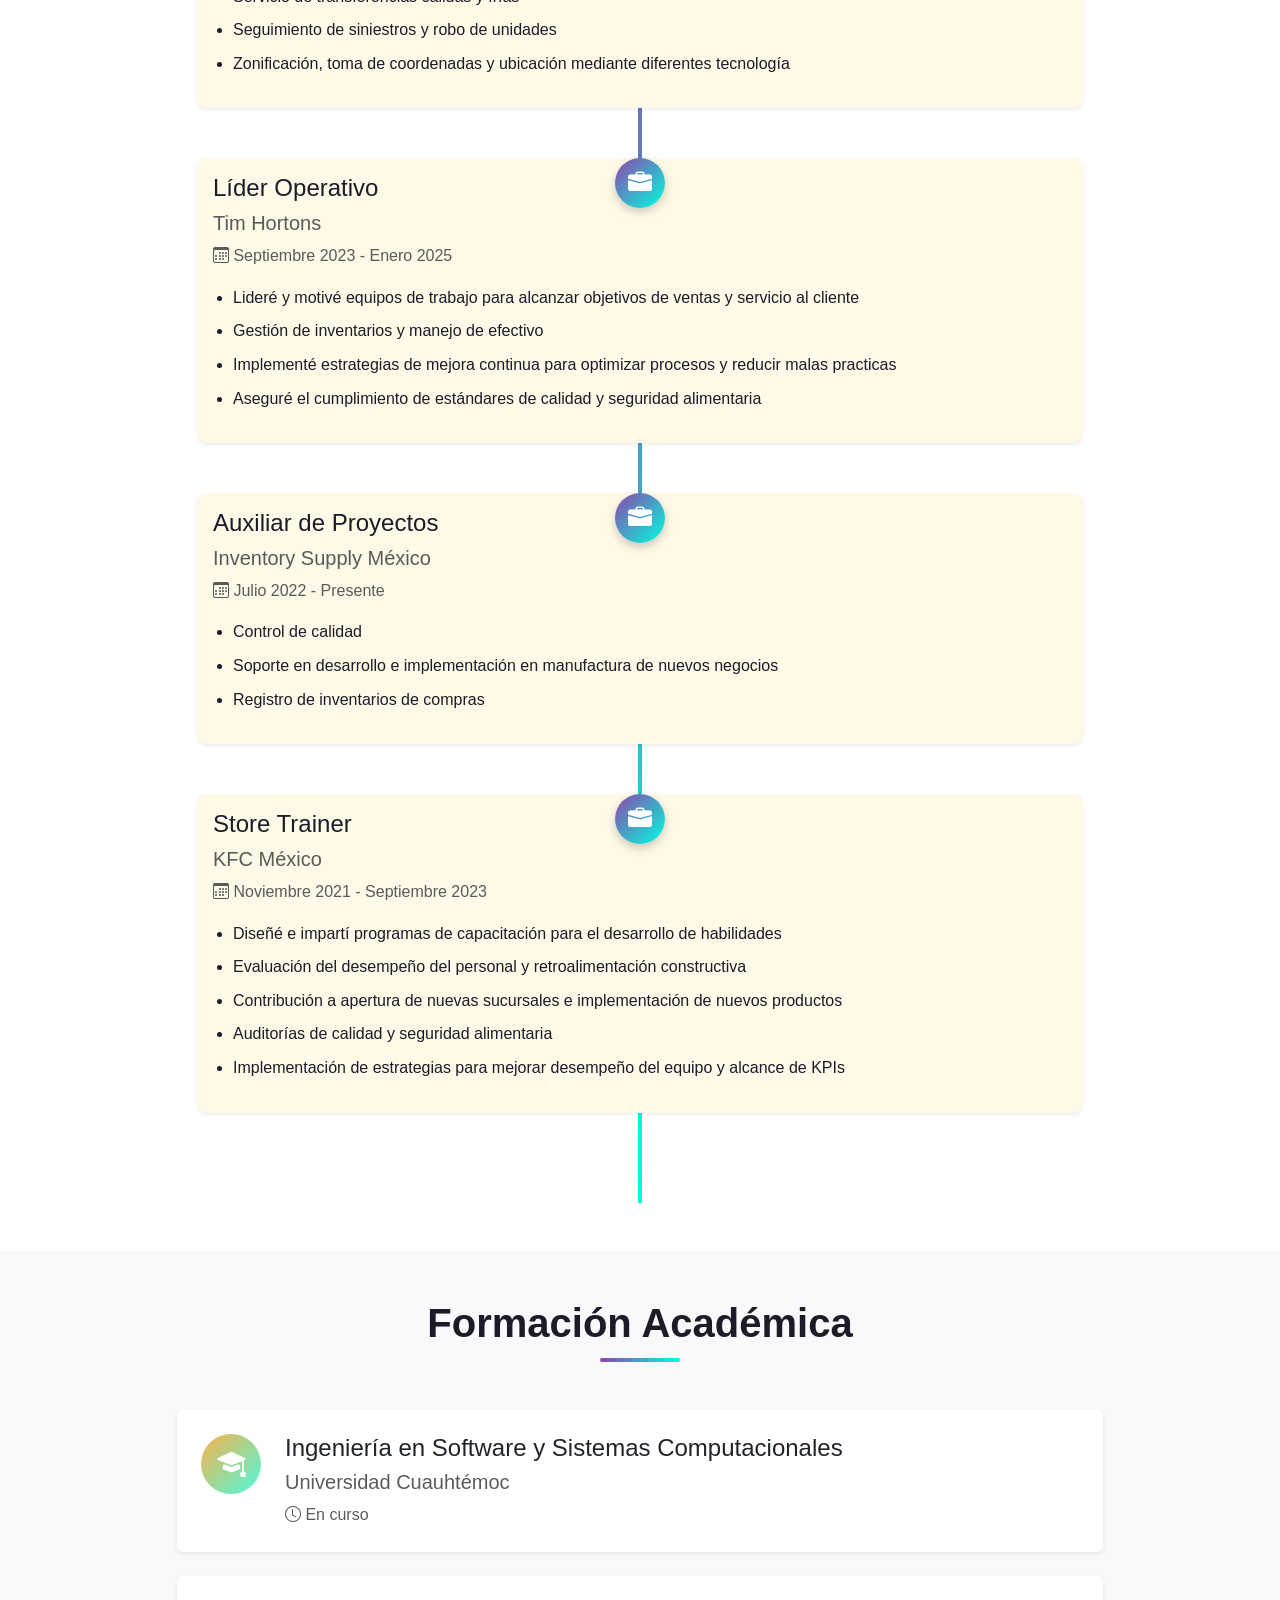
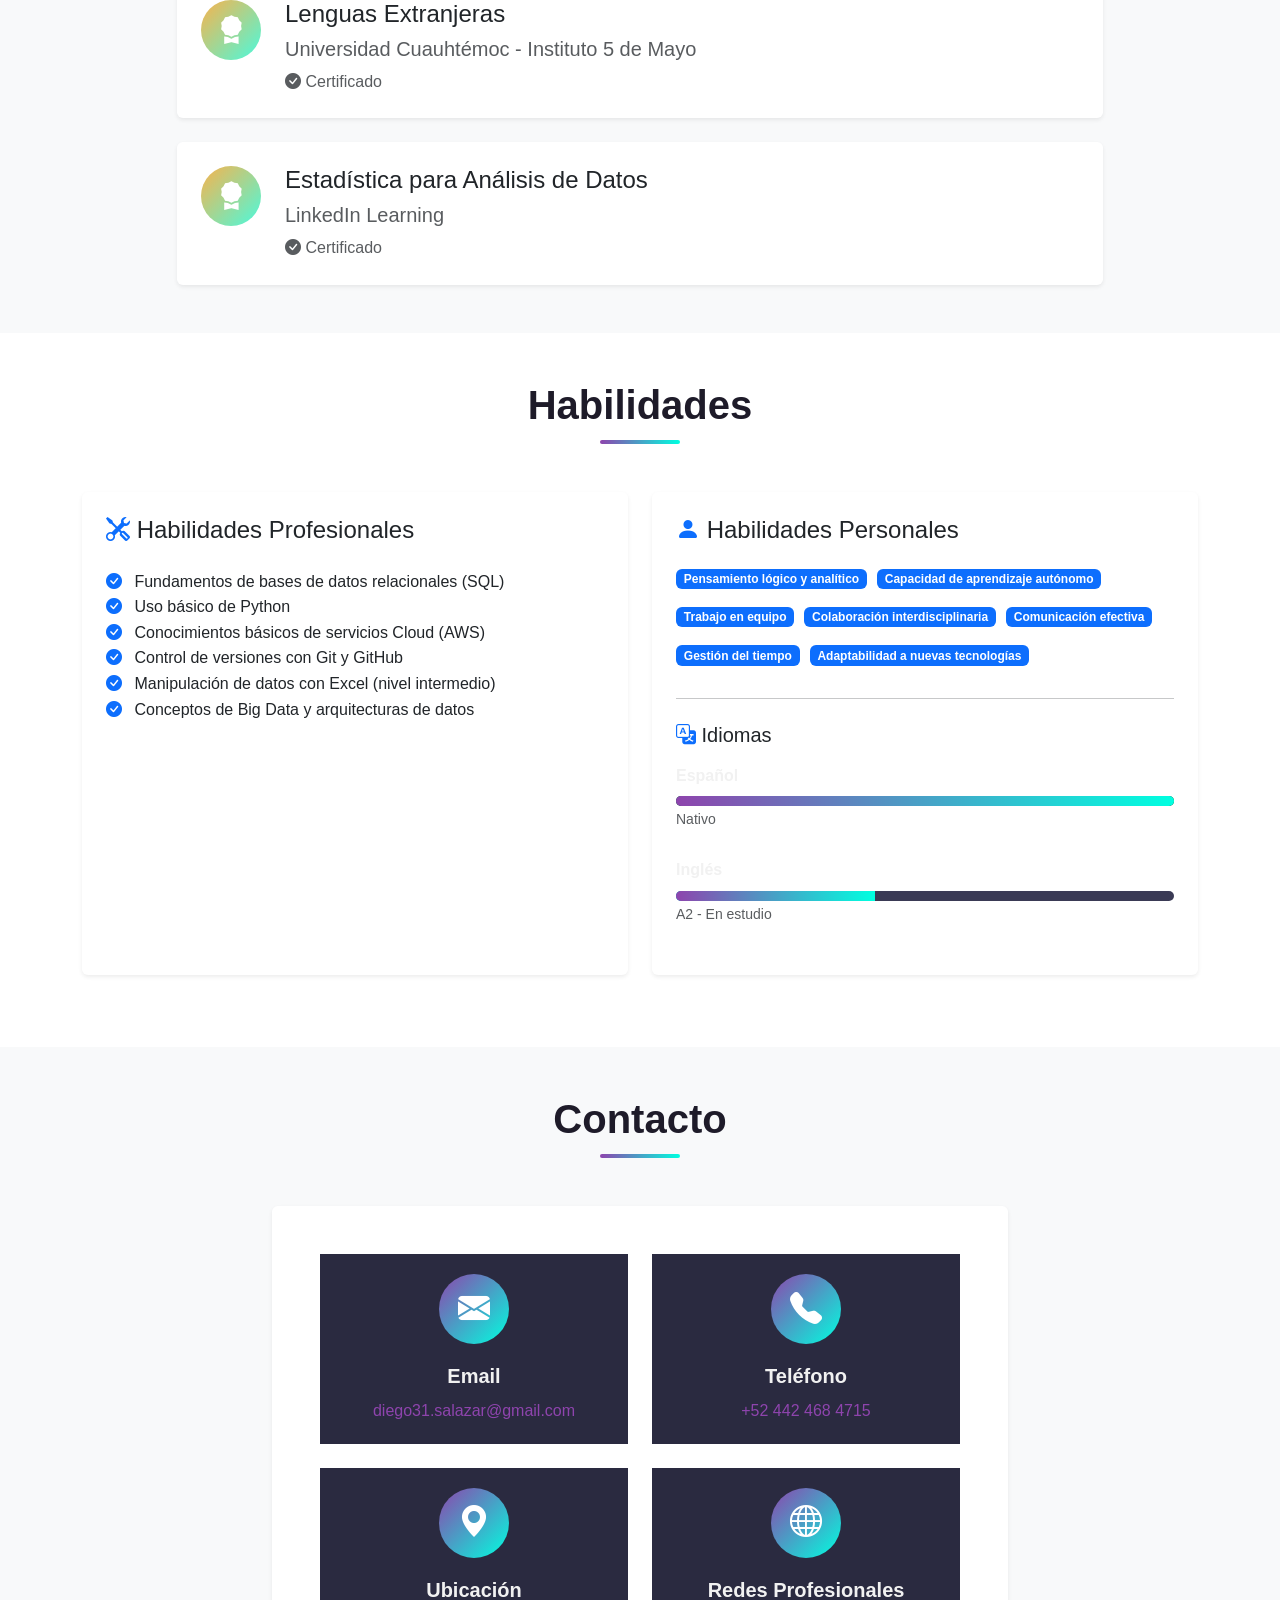
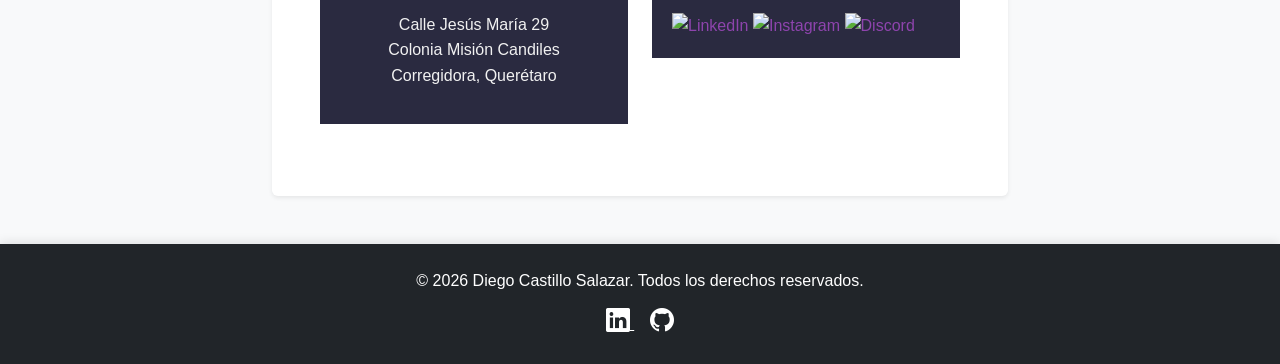
==== commit b2420ad7: "Cambios importantes en el estilo y correccion de contenido en index y correccion de links" ====
--- a/cvdigital/cvdigital/index.html.html
+++ b/cvdigital/cvdigital/index.html.html
@@ -1,5 +1,7 @@
 <!DOCTYPE html>
 <html lang="es">
+     <!-- UTILIZAMOS UTF 8 COMO BASIC,BOOTSTAP PARA DISPOSITIVOS MOVILES Y BUEN ACOMODO,STYLE CSS PARA DARLE ESTILO
+      GOOGLEAPIS PARA FORMATO DE LETRAS Y EL JS PARA DARLE FUNCIONALIDAD-->
 <head>
     <meta charset="UTF-8">
     <meta name="viewport" content="width=device-width, initial-scale=1.0">
@@ -7,6 +9,7 @@
     <link href="https://cdn.jsdelivr.net/npm/bootstrap@5.3.0/dist/css/bootstrap.min.css" rel="stylesheet">
     <link rel="stylesheet" href="https://cdn.jsdelivr.net/npm/bootstrap-icons@1.10.0/font/bootstrap-icons.css">
     <link rel="stylesheet" href="style.css">
+    <link href="https://fonts.googleapis.com/css2?family=Roboto:wght@400;700&display=swap" rel="stylesheet">
 </head>
 <body>
     <nav class="navbar navbar-expand-lg navbar-dark bg-dark fixed-top">
@@ -291,7 +294,7 @@
                                             <i class="bi bi-telephone-fill"></i>
                                         </div>
                                         <h5>Teléfono</h5>
-                                        <a href="tel:4424684715">442 468 4715</a>
+                                        <a href="tel:4424684715">+52 442 468 4715</a>
                                     </div>
                                 </div>
                                 <div class="col-md-6 mb-4">
@@ -303,19 +306,28 @@
                                         <p>Calle Jesús María 29<br>Colonia Misión Candiles<br>Corregidora, Querétaro</p>
                                     </div>
                                 </div>
+
                                 <div class="col-md-6 mb-4">
                                     <div class="contact-item">
                                         <div class="contact-icon">
                                             <i class="bi bi-globe"></i>
                                         </div>
+
+
+                                         <!-- Seccion de redes actualizada en contacto-->
                                         <h5>Redes Profesionales</h5>
-                                        <div class="social-links">
-                                            <a href="https://www.linkedin.com/in/diegocastillo-salazar-b919972aa" target="_blank" class="btn btn-outline-primary btn-sm me-2 mb-2">
-                                                <i class="bi bi-linkedin"></i> LinkedIn
-                                            </a>
-                                            <a href="https://github.com/InovaDiego" target="_blank" class="btn btn-outline-dark btn-sm mb-2">
-                                                <i class="bi bi-github"></i> GitHub
-                                            </a>
+                                        <div class="social-icons" align="left">
+  <a href="https://www.linkedin.com/in/diego-castillo-salazar-b919972aa/" target="_blank" aria-label="LinkedIn">
+    <img src="https://raw.githubusercontent.com/rahuldkjain/github-profile-readme-generator/master/src/images/icons/Social/linked-in-alt.svg" alt="LinkedIn" height="30" width="40">
+  </a>
+  <a href="https://instagram.com/diegocastillosalazar_v" target="_blank" aria-label="Instagram">
+    <img src="https://raw.githubusercontent.com/rahuldkjain/github-profile-readme-generator/master/src/images/icons/Social/instagram.svg" alt="Instagram" height="30" width="40">
+  </a>
+  <a href="https://discord.com/users/751112877116752039" target="_blank" aria-label="Discord">
+    <img src="https://raw.githubusercontent.com/rahuldkjain/github-profile-readme-generator/master/src/images/icons/Social/discord.svg" alt="Discord" height="30" width="40">
+  </a>
+</div>
+
                                         </div>
                                     </div>
                                 </div>
--- a/cvdigital/cvdigital/style.css
+++ b/cvdigital/cvdigital/style.css
@@ -20,14 +20,14 @@
     padding: 0;
     box-sizing: border-box;
 }
-
+/* En este body cambiamos el fondo blanco de manera general*/
 body {
     font-family: 'Segoe UI', Tahoma, Geneva, Verdana, sans-serif;
     line-height: 1.6;
     color: var(--text-dark);
     scroll-behavior: smooth;
-    background-color: var(--primary-color);
-    color: var(--text-dark);
+     background-color: #ffffff; /* fondo blanco real */
+    color: var(--primary-color); /* texto oscuro */
 }
 
 .navbar {
@@ -52,21 +52,28 @@
 }
 
 .hero-section {
-  background: linear-gradient(135deg, #1E1B29 0%, #2A2A40 100%);
-    color: white;
+  background-color: #ffffff; /* blanco simple */
+    color: var(--primary-color);
     padding-top: 80px;
+    padding-bottom: 80px;
+    text-align: center;
 }
 
 .hero-section h1 {
-    color: white;
+ font-size: 3rem;
+    font-weight: 700;
+    margin-bottom: 1rem;
+    color: var(--primary-color);
 }
 
 .hero-section .text-muted {
     color: rgba(255, 255, 255, 0.9) !important;
 }
 
+/* Aqui cambiamos el estilo para que sea mas clean y minimalista */
 .hero-section .lead {
-    color: rgba(255, 255, 255, 0.95);
+  font-size: 1.25rem;
+    color: #666;  
 }
 
 .profile-image-container {
@@ -146,7 +153,7 @@
     margin-right: auto;
 }
 
-.timeline-badge {
+.timeline-badge  { 
     position: absolute;
     left: 50%;
     transform: translateX(-50%);
@@ -161,21 +168,23 @@
     font-size: 1.5rem;
     z-index: 2;
     box-shadow: 0 4px 10px rgba(0, 0, 0, 0.2);
+
 }
 /* Fondo en las  tarjetas de experiencia */
 .timeline-card {
-  background-color: #FBE28A;  /* Color cremita */
+  background-color: #FFF9E8;  /* Color cremita  claro*/
     color: #1E1B29;             /* Asegura que el texto sea legible */
     border: none;
     border-radius: 10px;
     transition: all 0.3s ease;
     box-shadow: 0 8px 25px rgba(0, 0, 0, 0.2);  /* sombra elegante */
+    transform: translateY(-10px); /* se levanta la tarjeta */
 }
 
 .timeline-card:hover {
     transform: translateY(-5px);
     box-shadow: 0 15px 35px rgba(0, 0, 0, 0.15);
-    
+    animation: bounce 0.6s ease;
 }
 
 .timeline-card ul {
@@ -196,7 +205,9 @@
     justify-content: center;
     color: white;
     font-size: 1.8rem;
-}
+    animation: bounce 0.6s ease;
+}
+
 
 .skill-item {
     margin-bottom: 25px;
@@ -454,6 +465,18 @@
         margin-left: 60px !important;
     }
 
+/*  edision de tarjeta de redes profecionales  */
+.social-icons a {
+  display: inline-block;
+  margin-right: 10px;
+  transition: transform 0.3s ease;
+}
+
+.social-icons a:hover {
+  transform: translateY(-3px);
+  opacity: 0.8;
+}
+
     .scroll-top-btn {
         width: 45px;
         height: 45px;
@@ -462,3 +485,12 @@
         right: 20px;
     }
 }
+/*Aqui añadimos el efecto o animacion rebote para los iconos al solo pasar el mouse */
+@keyframes bounce {
+  0%, 100% {
+    transform: translateY(0);
+  }
+  50% {
+    transform: translateY(-10px);
+  }
+}
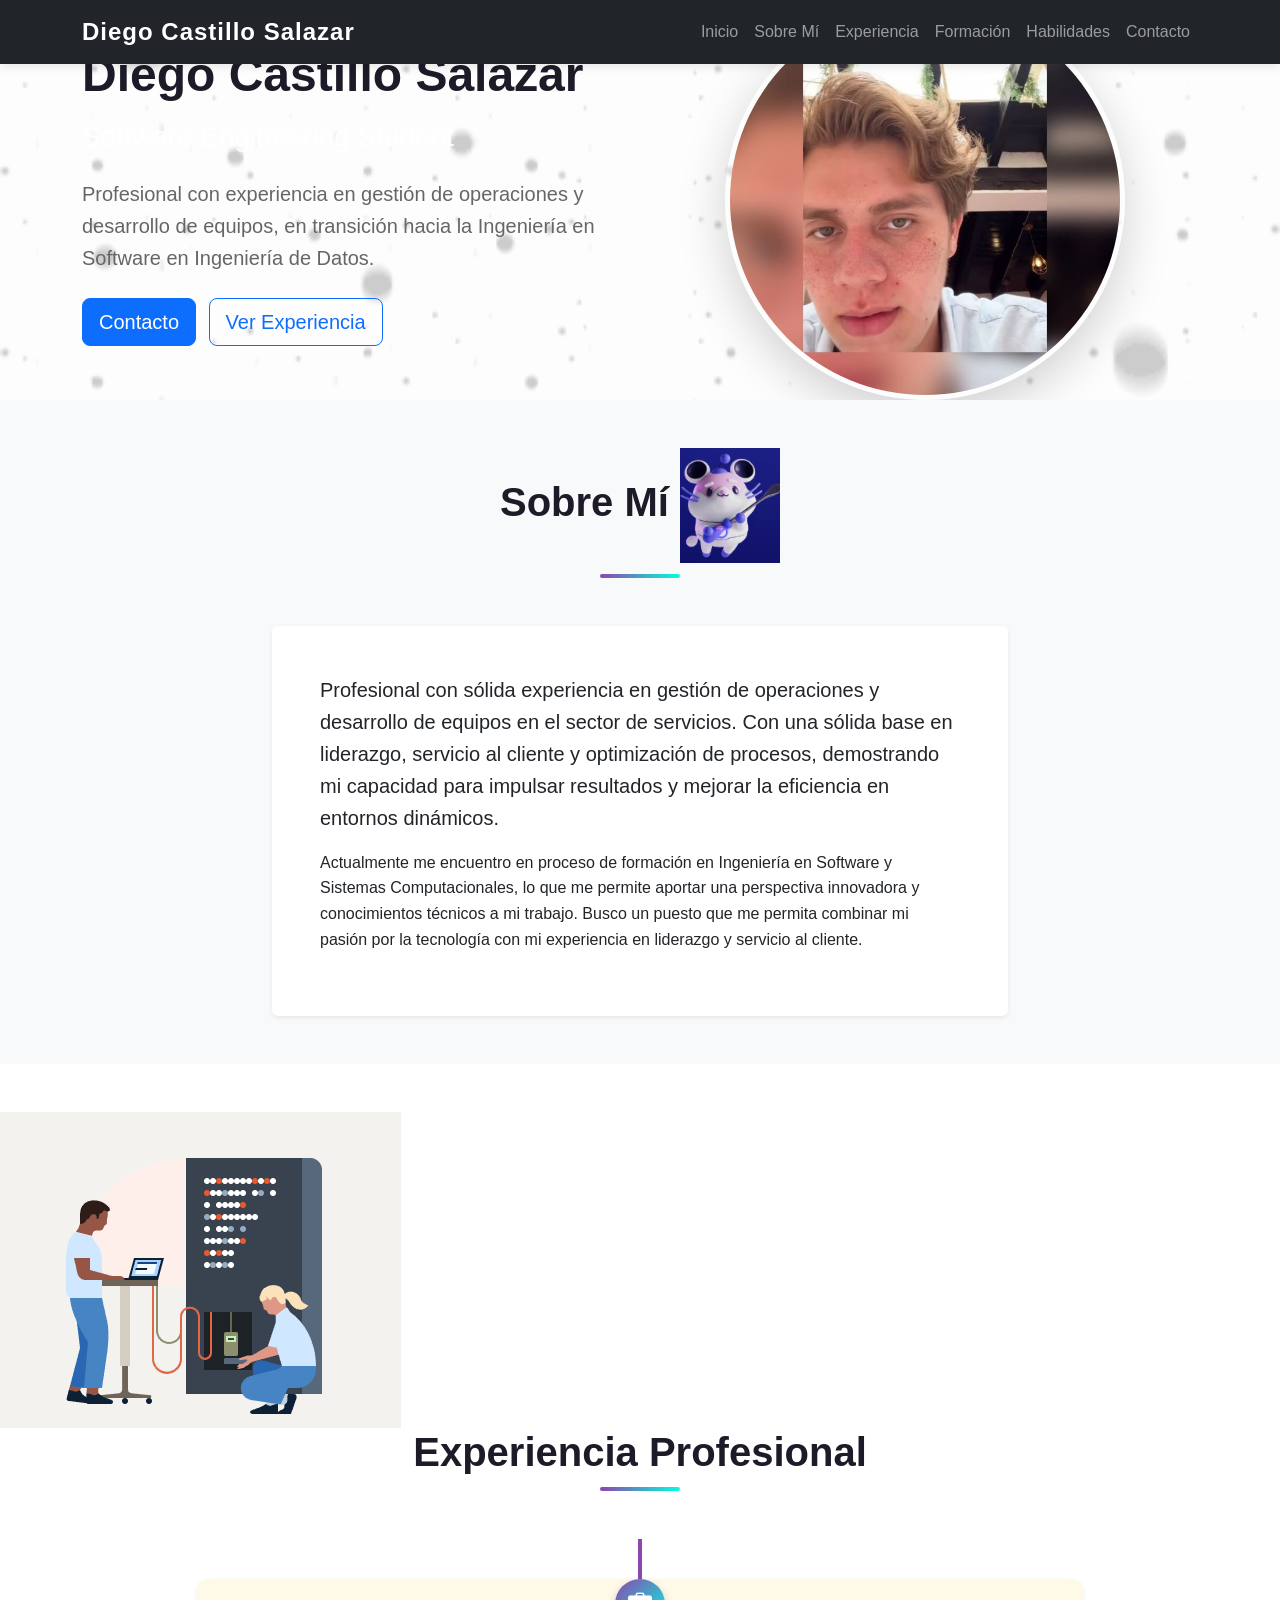
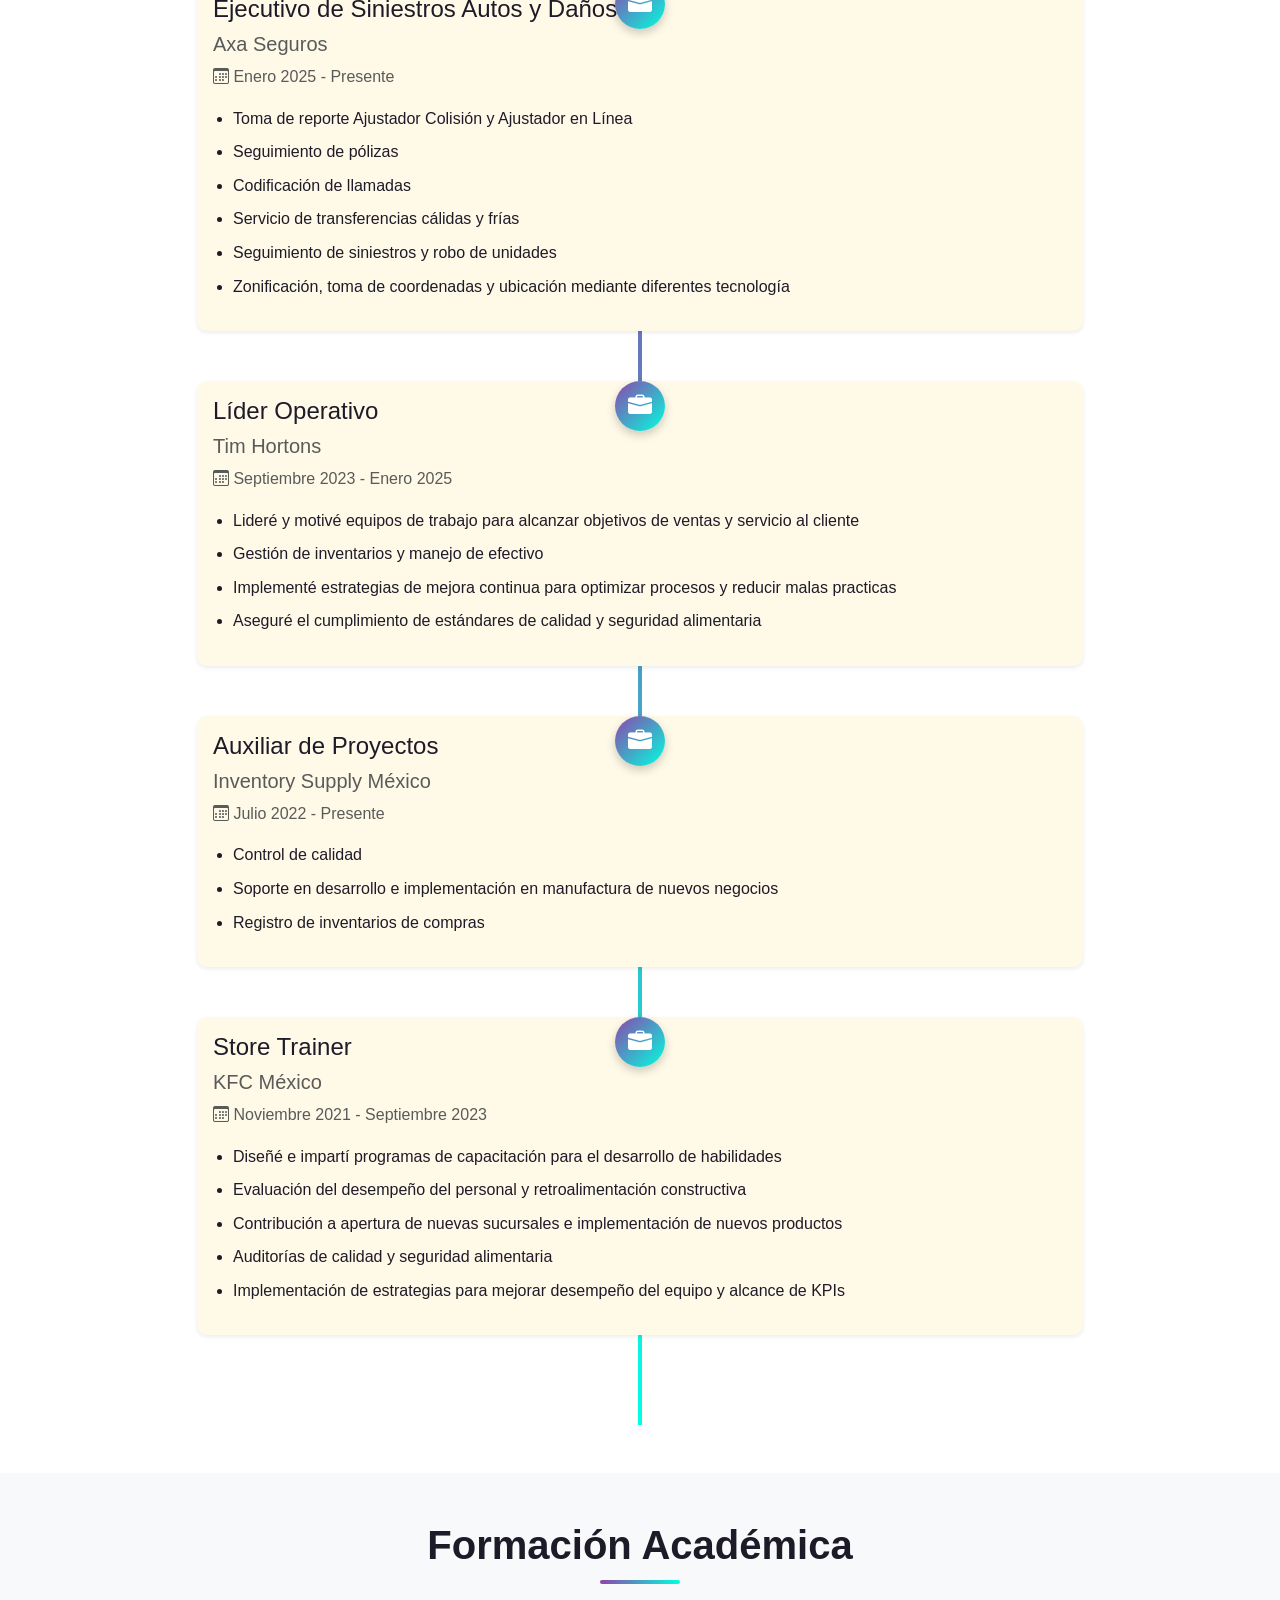
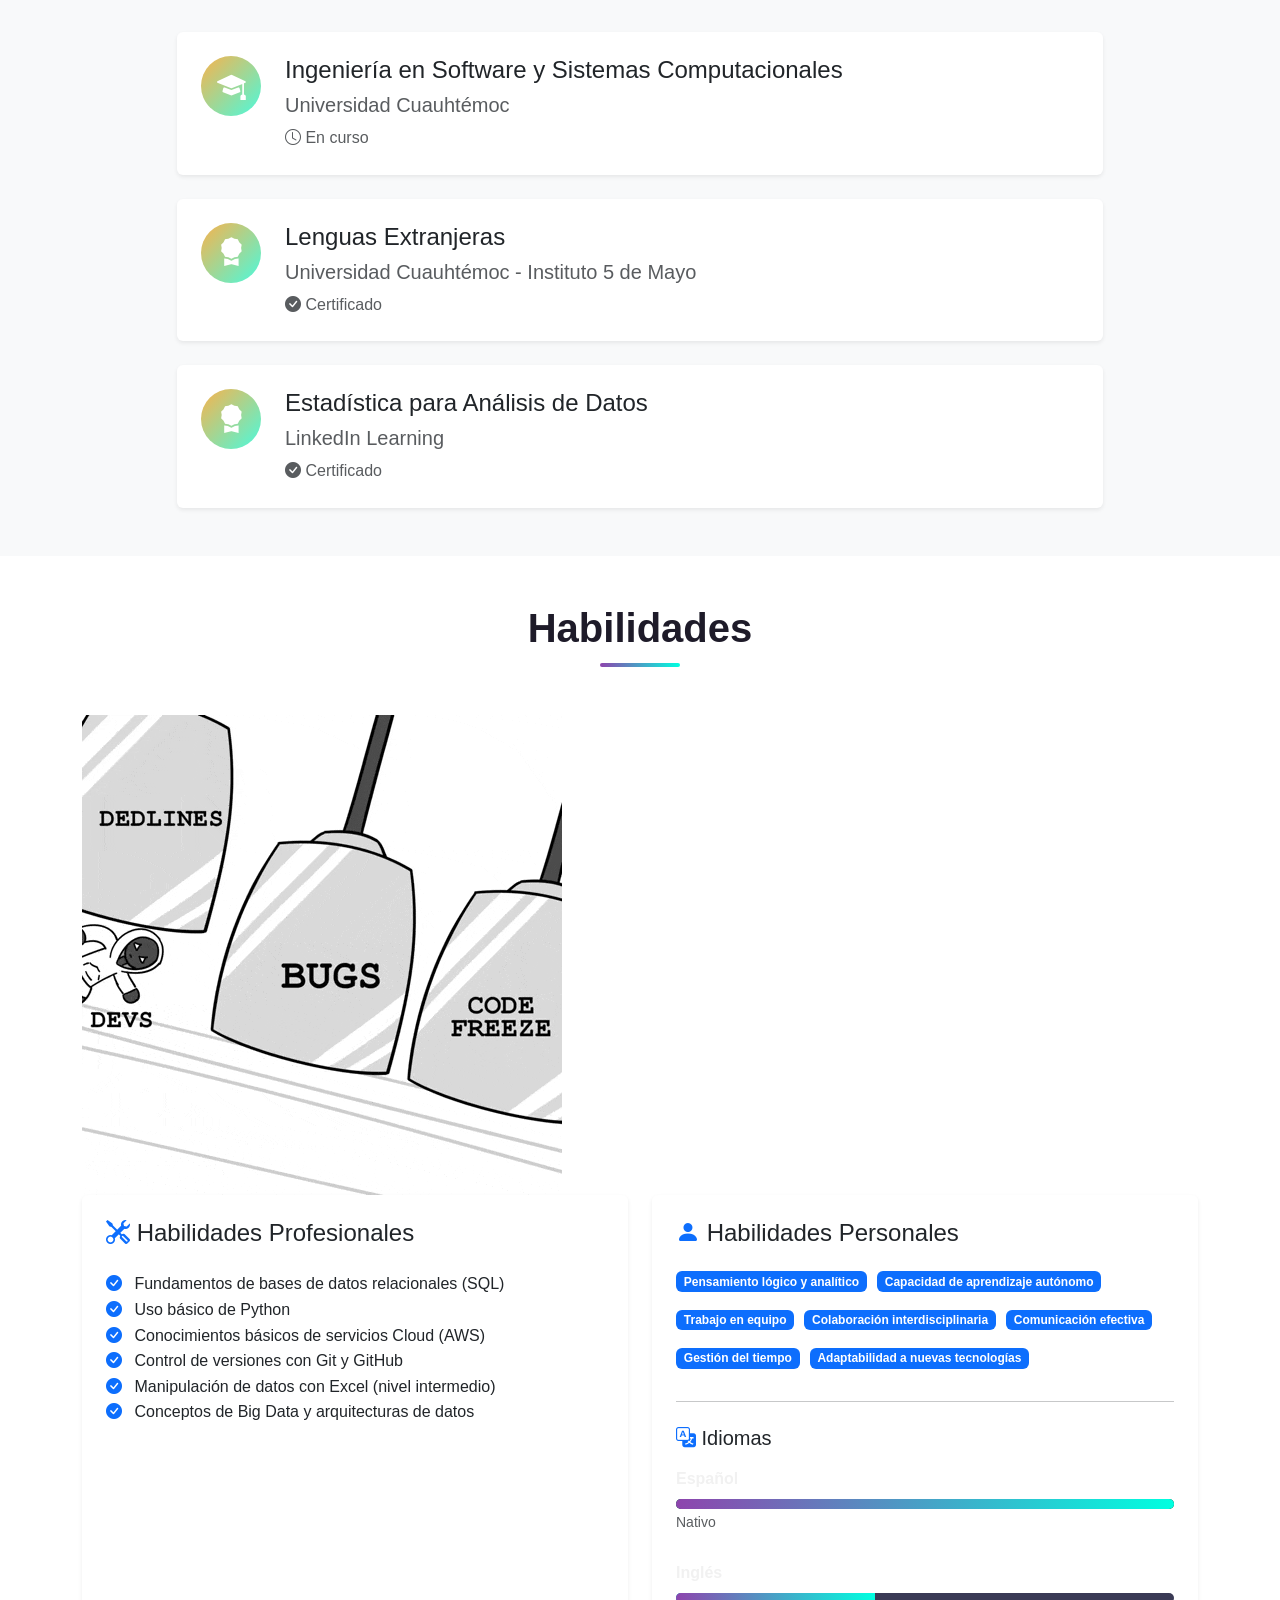
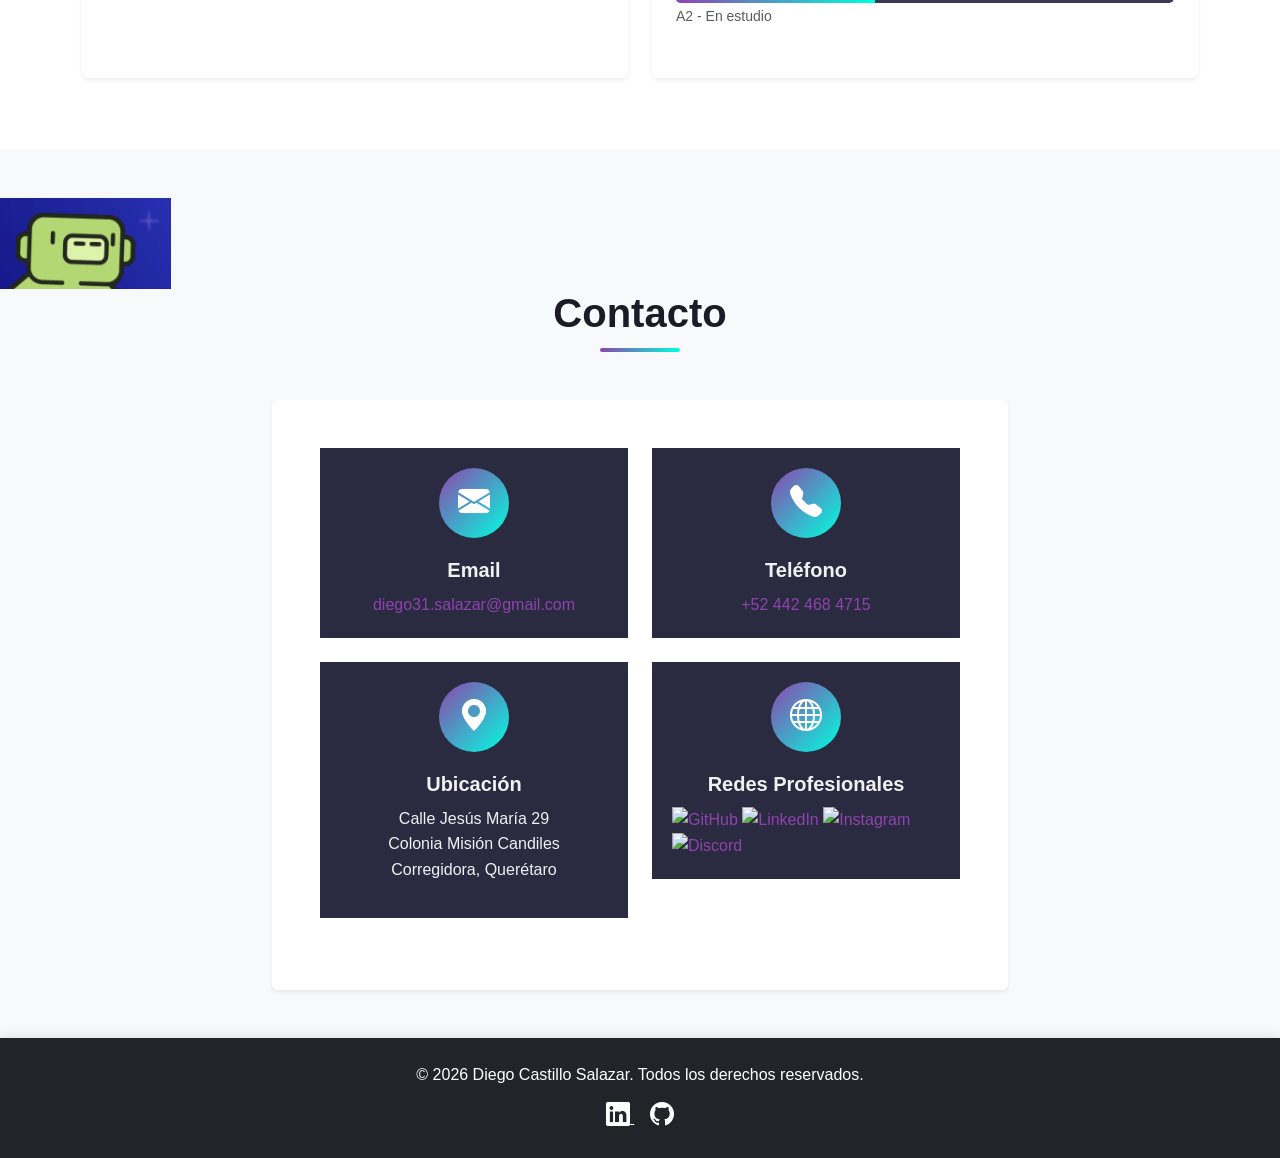
==== commit 7c262365: "Final 1.0" ====
--- a/cvdigital/cvdigital/index.html.html
+++ b/cvdigital/cvdigital/index.html.html
@@ -12,6 +12,7 @@
     <link href="https://fonts.googleapis.com/css2?family=Roboto:wght@400;700&display=swap" rel="stylesheet">
 </head>
 <body>
+    <!-- Menu interactivo-->
     <nav class="navbar navbar-expand-lg navbar-dark bg-dark fixed-top">
         <div class="container">
             <a class="navbar-brand" href="#home">Diego Castillo Salazar</a>
@@ -31,30 +32,38 @@
         </div>
     </nav>
 
-    <section id="home" class="hero-section d-flex align-items-center">
-        <div class="container">
-            <div class="row align-items-center">
-                <div class="col-lg-6 text-center text-lg-start">
-                    <h1 class="display-3 fw-bold mb-3 fade-in">Diego Castillo Salazar</h1>
-                    <h2 class="h3 text-muted mb-4 fade-in-delay">Software Engineering Student</h2>
-                    <p class="lead mb-4 fade-in-delay-2">Profesional con experiencia en gestión de operaciones y desarrollo de equipos, en transición hacia la Ingeniería en Software en Ingenieria de Datos.</p>
-                    <div class="fade-in-delay-3">
-                        <a href="#contact" class="btn btn-primary btn-lg me-2 mb-2">Contacto</a>
-                        <a href="#experience" class="btn btn-outline-primary btn-lg mb-2">Ver Experiencia</a>
-                    </div>
-                </div>
-                <div class="col-lg-6 text-center mt-5 mt-lg-0">
-                    <div class="profile-image-container fade-in-delay">
-                        <img src="imagenes/imagen_perfil.jpg"  alt="Diego Castillo" class="img-fluid rounded-circle shadow-lg profile-img">
-                    </div>
-                </div>
-            </div>
-        </div>
-    </section>
+  <section id="home" class="hero-section d-flex align-items-center">
+    <div class="container">
+        <div class="row align-items-center">
+            <div class="col-lg-6 text-center text-lg-start">
+                <h1 class="display-3 fw-bold mb-3 fade-in">Diego Castillo Salazar</h1>
+                <h2 class="h3 text-muted mb-4 fade-in-delay">Software Engineering Student</h2>
+                <p class="lead mb-4 fade-in-delay-2">
+                    Profesional con experiencia en gestión de operaciones y desarrollo de equipos, 
+                    en transición hacia la Ingeniería en Software en Ingeniería de Datos.
+                </p>
+                <div class="fade-in-delay-3">
+                    <a href="#contact" class="btn btn-primary btn-lg me-2 mb-2">Contacto</a>
+                    <a href="#experience" class="btn btn-outline-primary btn-lg mb-2">Ver Experiencia</a>
+                </div>
+            </div>
+            <div class="col-lg-6 text-center mt-5 mt-lg-0">
+                <div class="profile-image-container fade-in-delay">
+                    <img src="imagenes/imagen_perfil.jpg"  
+                         alt="Diego Castillo" 
+                         class="img-fluid rounded-circle shadow-lg profile-img">
+                </div>
+            </div>
+        </div>
+    </div>
+</section>
 
     <section id="about" class="py-5 bg-light">
         <div class="container">
-            <h2 class="text-center mb-5 section-title">Sobre Mí</h2>
+            <h2 class="text-center mb-5 section-title">Sobre Mí
+            <img src="imagenes/raton_volador.png" alt="Decoración Sobre Mí" class="decor-img decor-img4"
+            style="width:100px; text-align: center">
+ </h2>
             <div class="row">
                 <div class="col-lg-8 mx-auto">
                     <div class="card shadow-sm border-0">
@@ -69,6 +78,7 @@
     </section>
 
     <section id="experience" class="py-5">   <!-- Seccion de Experiencias con nombre clase py-5 (contenedor)-->
+       <img src="imagenes/personas_trabajando.png" alt="Decoración TEAM" class="decor-img decor-img1"> <!-- Imagen Team-->
         <div class="container">
             <h2 class="text-center mb-5 section-title">Experiencia Profesional</h2>
             <div class="row">
@@ -213,6 +223,7 @@
    <section id="skills" class="py-5">
     <div class="container">
         <h2 class="text-center mb-5 section-title">Habilidades</h2>
+         <img src="imagenes/martillos_devops.gif" alt="IMAGEN SKILL" class="decor-img decor-img2">
         <div class="row">
             <!-- Habilidades Profesionales -->
             <div class="col-lg-6 mb-4">
@@ -272,6 +283,7 @@
 
             <!-- Seccion de datos de contacto -->
     <section id="contact" class="py-5 bg-light">
+        <img src="imagenes/monito_peque.png" alt="Decoración Contacto" class="decor-img decor-img3">
         <div class="container">
             <h2 class="text-center mb-5 section-title">Contacto</h2>
             <div class="row">
@@ -317,6 +329,9 @@
                                          <!-- Seccion de redes actualizada en contacto-->
                                         <h5>Redes Profesionales</h5>
                                         <div class="social-icons" align="left">
+ <a href="https://github.com/InovaDiego" target="_blank" aria-label="GitHub">
+    <img src="https://raw.githubusercontent.com/rahuldkjain/github-profile-readme-generator/master/src/images/icons/Social/github.svg" alt="GitHub" height="30" width="40">
+  </a>
   <a href="https://www.linkedin.com/in/diego-castillo-salazar-b919972aa/" target="_blank" aria-label="LinkedIn">
     <img src="https://raw.githubusercontent.com/rahuldkjain/github-profile-readme-generator/master/src/images/icons/Social/linked-in-alt.svg" alt="LinkedIn" height="30" width="40">
   </a>
@@ -344,7 +359,7 @@
         <div class="container">
             <p class="mb-0">&copy; 2025 Diego Castillo Salazar. Todos los derechos reservados.</p>
             <div class="mt-2">
-                <a href="https://www.linkedin.com/in/diegocastillo-salazar-b919972aa" target="_blank" class="text-white me-3">
+                <a href="https://www.linkedin.com/in/diego-castillo-salazar-b919972aa/" target="_blank" class="text-white me-3">
                     <i class="bi bi-linkedin fs-4"></i>
                 </a>
                 <a href="https://github.com/InovaDiego" target="_blank" class="text-white">
--- a/cvdigital/cvdigital/style.css
+++ b/cvdigital/cvdigital/style.css
@@ -1,3 +1,6 @@
+/* =====================
+   PALETA DE COLORES
+===================== */
 :root {
     --primary-color: #1E1B29;
     --secondary-color: #8E44AD;
@@ -5,31 +8,38 @@
     --text-dark: #F1F1F1;
     --text-light: #A0A0A0;
     --bg-light: #2A2A40;
-    /* Aqui añadi mas colores a la paleta... */
     --verde: #55F229;
     --amarillo: #F2EF29;
     --naranja: #FAB24B;
     --turquesa: #4BFADD;
-    
+    --bg-white: #ffffff;
     --shadow: 0 10px 30px rgba(0, 0, 0, 0.4);
 }
-
+/* =====================
+   RESET Y ESTILOS GENERALES
+===================== */
 
 * {
     margin: 0;
     padding: 0;
     box-sizing: border-box;
 }
-/* En este body cambiamos el fondo blanco de manera general*/
+
 body {
     font-family: 'Segoe UI', Tahoma, Geneva, Verdana, sans-serif;
     line-height: 1.6;
     color: var(--text-dark);
     scroll-behavior: smooth;
-     background-color: #ffffff; /* fondo blanco real */
-    color: var(--primary-color); /* texto oscuro */
-}
-
+    background-color: var(--bg-white);
+
+
+}
+
+
+/* =====================
+   NAVEGACIÓN (Navbar osea 
+   parte superior derecha en negro)
+===================== */
 .navbar {
     box-shadow: 0 2px 10px rgba(0, 0, 0, 0.1);
     transition: all 0.3s ease;
@@ -51,14 +61,9 @@
     color: var(--secondary-color);
 }
 
-.hero-section {
-  background-color: #ffffff; /* blanco simple */
-    color: var(--primary-color);
-    padding-top: 80px;
-    padding-bottom: 80px;
-    text-align: center;
-}
-
+/* =====================
+   SECCIÓN HERO (Portada)
+===================== */
 .hero-section h1 {
  font-size: 3rem;
     font-weight: 700;
@@ -70,7 +75,7 @@
     color: rgba(255, 255, 255, 0.9) !important;
 }
 
-/* Aqui cambiamos el estilo para que sea mas clean y minimalista */
+
 .hero-section .lead {
   font-size: 1.25rem;
     color: #666;  
@@ -92,6 +97,10 @@
     transform: scale(1.05);
 }
 
+
+/* =====================
+   SECCIONES: TÍTULOS Y DECORACIONES
+===================== */
 .section-title {
     font-weight: 700;
     font-size: 2.5rem;
@@ -112,7 +121,10 @@
     background: linear-gradient(to right, var(--secondary-color), var(--accent-color));
     border-radius: 2px;
 }
-/* Fondo de la seccion de experiencia */ 
+/* =====================
+   EXPERIENCIA - TIMELINE
+   fondo de seccion
+===================== */
 .timeline {
     position: relative;
     background-color: #fff;  /* Fondo blanco para toda la sección */
@@ -194,7 +206,9 @@
 .timeline-card ul li {
     margin-bottom: 8px;
 }
-/* Aqui se probara con la nueva paleta de colores en  el background*/
+/* =====================
+   ICONOS DE EDUCACIÓN
+===================== */
 .education-icon {
     width: 60px;
     height: 60px;
@@ -208,7 +222,9 @@
     animation: bounce 0.6s ease;
 }
 
-
+/* =====================
+   HABILIDADES Y PROGRESOS
+===================== */
 .skill-item {
     margin-bottom: 25px;
 }
@@ -261,6 +277,9 @@
     box-shadow: 0 5px 15px rgba(52, 152, 219, 0.4);
 }
 
+/* =====================
+   PROYECTOS
+===================== */
 .project-card {
     text-align: center;
     padding: 30px;
@@ -293,6 +312,9 @@
     margin-bottom: 10px;
 }
 
+/* =====================
+   CONTACTO
+===================== */
 .contact-item {
     padding: 20px;
     background-color: var(--bg-light);
@@ -334,6 +356,9 @@
     color: var(--accent-color);
 }
 
+/* =====================
+   REDES SOCIALES
+===================== */
 .social-links .btn {
     transition: all 0.3s ease;
 }
@@ -343,6 +368,9 @@
     box-shadow: 0 5px 15px rgba(0, 0, 0, 0.2);
 }
 
+/* =====================
+   FOOTER
+===================== */
 footer {
     box-shadow: 0 -2px 10px rgba(0, 0, 0, 0.1);
 }
@@ -355,7 +383,9 @@
     transform: translateY(-3px);
     opacity: 0.8;
 }
-
+/* =====================
+   SCROLL FLECHA DE COLOR
+===================== */
 .scroll-top-btn {
     position: fixed;
     bottom: 30px;
@@ -386,7 +416,9 @@
     transform: translateY(-5px);
     box-shadow: 0 10px 25px rgba(0, 0, 0, 0.2);
 }
-
+/* =====================
+   ANIMACIONES
+===================== */
 .fade-in {
     animation: fadeIn 1s ease-out;
 }
@@ -422,6 +454,31 @@
     box-shadow: 0 15px 35px rgba(0, 0, 0, 0.1);
 }
 
+ .hero-section {
+    position: relative;
+    overflow: hidden;
+    background-color: transparent; /* <-- importante, que no tape el GIF */
+    }
+
+.hero-section::before {
+   content: "";
+    position: absolute;
+    top: 0;
+    left: 0;
+    width: 100%;
+    height: 100%;
+    background: url("imagenes/fondo_3d.gif") center center / cover no-repeat;
+    opacity: 0.2;        /* transparencia para que no interfiera */
+    z-index: 0;           /* cualquier número positivo menor que el contenido */
+    pointer-events: none;
+}
+
+    .hero-section .container {
+    position: relative;
+    z-index: 1;
+    }
+
+
 @media (max-width: 991px) {
     .timeline::before {
         left: 30px;
@@ -441,10 +498,10 @@
         font-size: 2rem;
     }
 
-    .hero-section {
-        padding-top: 100px;
-        text-align: center;
-    }
+   
+
+
+
 
     .hero-section h1 {
         font-size: 2.5rem;
@@ -493,4 +550,71 @@
   50% {
     transform: translateY(-10px);
   }
-}
+
+  
+}
+/* === DECORACIONES ADICIONALES === */
+
+/* Imagen en Experiencia Profesional */
+.decoracion-experiencia {
+    position: absolute;
+    left: 5%;
+    top: 1450px; /* ajusta según tu estructura */
+    width: 100px;
+    opacity: 0.8;
+    z-index: 1;
+    pointer-events: none;
+}
+
+/* Imagen en Habilidades */
+.decoracion-habilidades {
+    position: absolute;
+    left: 50%;
+    transform: translateX(-50%);
+    top: 2100px; /* ajusta según tu layout */
+    width: 120px;
+    opacity: 0.8;
+    z-index: 1;
+    pointer-events: none;
+}
+
+/* Imagen en Contacto */
+.decoracion-contacto {
+    position: absolute;
+    right: 5%;
+    top: 2900px; /* ajusta según el tamaño del contenido */
+    width: 90px;
+    opacity: 0.8;
+    z-index: 1;
+    pointer-events: none;
+}
+
+/* Responsividad */
+@media (max-width: 768px) {
+    .decoracion-experiencia,
+    .decoracion-habilidades,
+    .decoracion-contacto {
+        width: 60px;
+        opacity: 0.6;
+    }
+}
+
+/*Fondo oscuro */
+@media (prefers-color-scheme: dark) {
+  :root {
+    --primary-color: #F1F1F1;
+    --text-dark: #1E1B29;
+    --bg-light: #121212;
+    --shadow: 0 10px 30px rgba(255, 255, 255, 0.1);
+  }
+
+  body {
+    background-color: var(--bg-light);
+    color: var(--text-dark);
+  }
+
+  .timeline-card {
+    background-color: #1E1E2E;
+    color: #FFF;
+  }
+}
